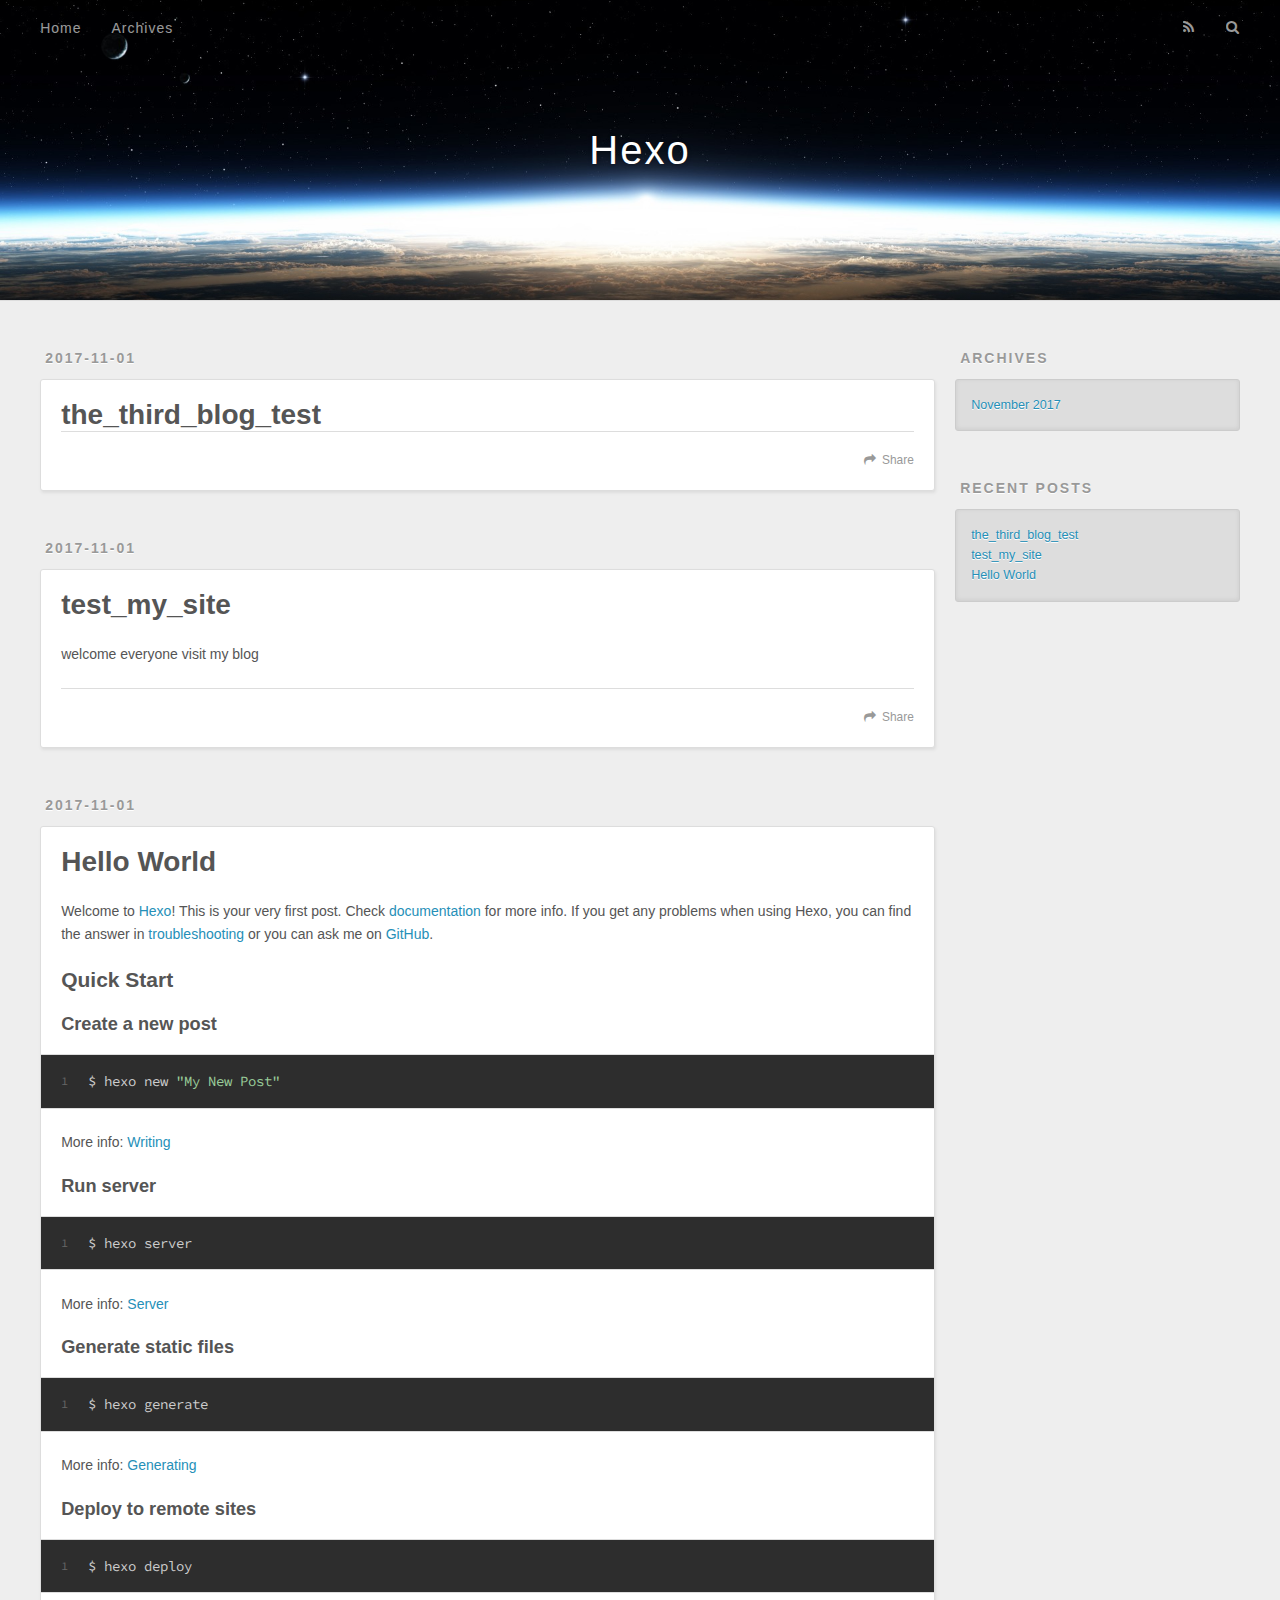
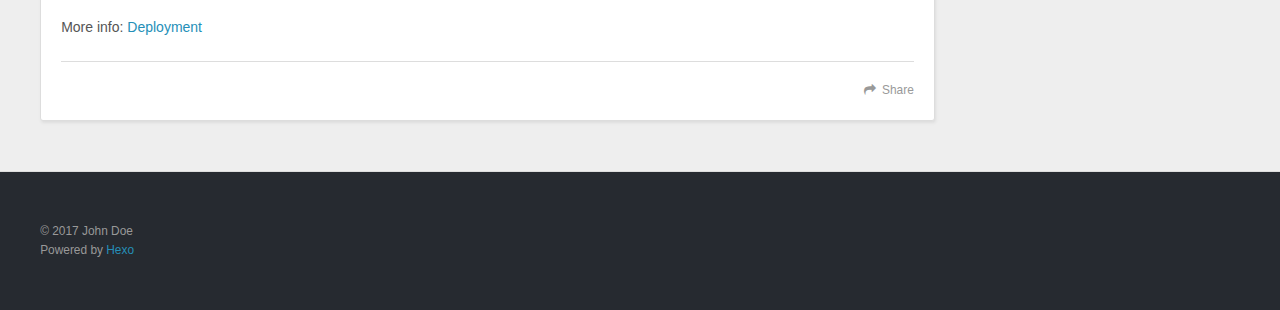
==== index.html @ 4b59a259 "Site updated: 2017-11-01 09:47:25" ====
<!DOCTYPE html>
<html>
<head>
  <meta charset="utf-8">
  
  <title>Hexo</title>
  <meta name="viewport" content="width=device-width, initial-scale=1, maximum-scale=1">
  <meta property="og:type" content="website">
<meta property="og:title" content="Hexo">
<meta property="og:url" content="http://yoursite.com/index.html">
<meta property="og:site_name" content="Hexo">
<meta name="twitter:card" content="summary">
<meta name="twitter:title" content="Hexo">
  
    <link rel="alternate" href="/atom.xml" title="Hexo" type="application/atom+xml">
  
  
    <link rel="icon" href="/favicon.png">
  
  
    <link href="//fonts.googleapis.com/css?family=Source+Code+Pro" rel="stylesheet" type="text/css">
  
  <link rel="stylesheet" href="/css/style.css">
  

</head>

<body>
  <div id="container">
    <div id="wrap">
      <header id="header">
  <div id="banner"></div>
  <div id="header-outer" class="outer">
    <div id="header-title" class="inner">
      <h1 id="logo-wrap">
        <a href="/" id="logo">Hexo</a>
      </h1>
      
    </div>
    <div id="header-inner" class="inner">
      <nav id="main-nav">
        <a id="main-nav-toggle" class="nav-icon"></a>
        
          <a class="main-nav-link" href="/">Home</a>
        
          <a class="main-nav-link" href="/archives">Archives</a>
        
      </nav>
      <nav id="sub-nav">
        
          <a id="nav-rss-link" class="nav-icon" href="/atom.xml" title="RSS Feed"></a>
        
        <a id="nav-search-btn" class="nav-icon" title="Search"></a>
      </nav>
      <div id="search-form-wrap">
        <form action="//google.com/search" method="get" accept-charset="UTF-8" class="search-form"><input type="search" name="q" class="search-form-input" placeholder="Search"><button type="submit" class="search-form-submit">&#xF002;</button><input type="hidden" name="sitesearch" value="http://yoursite.com"></form>
      </div>
    </div>
  </div>
</header>
      <div class="outer">
        <section id="main">
  
    <article id="post-the-third-blog-test" class="article article-type-post" itemscope itemprop="blogPost">
  <div class="article-meta">
    <a href="/2017/11/01/the-third-blog-test/" class="article-date">
  <time datetime="2017-11-01T13:24:39.000Z" itemprop="datePublished">2017-11-01</time>
</a>
    
  </div>
  <div class="article-inner">
    
    
      <header class="article-header">
        
  
    <h1 itemprop="name">
      <a class="article-title" href="/2017/11/01/the-third-blog-test/">the_third_blog_test</a>
    </h1>
  

      </header>
    
    <div class="article-entry" itemprop="articleBody">
      
        
      
    </div>
    <footer class="article-footer">
      <a data-url="http://yoursite.com/2017/11/01/the-third-blog-test/" data-id="cj9h3bjwh00026iqdm1wdpq8w" class="article-share-link">Share</a>
      
      
    </footer>
  </div>
  
</article>


  
    <article id="post-test-my-site" class="article article-type-post" itemscope itemprop="blogPost">
  <div class="article-meta">
    <a href="/2017/11/01/test-my-site/" class="article-date">
  <time datetime="2017-11-01T13:09:34.000Z" itemprop="datePublished">2017-11-01</time>
</a>
    
  </div>
  <div class="article-inner">
    
    
      <header class="article-header">
        
  
    <h1 itemprop="name">
      <a class="article-title" href="/2017/11/01/test-my-site/">test_my_site</a>
    </h1>
  

      </header>
    
    <div class="article-entry" itemprop="articleBody">
      
        <p>welcome everyone visit my blog</p>

      
    </div>
    <footer class="article-footer">
      <a data-url="http://yoursite.com/2017/11/01/test-my-site/" data-id="cj9h3bjwe00016iqdmqjic3w8" class="article-share-link">Share</a>
      
      
    </footer>
  </div>
  
</article>


  
    <article id="post-hello-world" class="article article-type-post" itemscope itemprop="blogPost">
  <div class="article-meta">
    <a href="/2017/11/01/hello-world/" class="article-date">
  <time datetime="2017-11-01T11:53:43.664Z" itemprop="datePublished">2017-11-01</time>
</a>
    
  </div>
  <div class="article-inner">
    
    
      <header class="article-header">
        
  
    <h1 itemprop="name">
      <a class="article-title" href="/2017/11/01/hello-world/">Hello World</a>
    </h1>
  

      </header>
    
    <div class="article-entry" itemprop="articleBody">
      
        <p>Welcome to <a href="https://hexo.io/" target="_blank" rel="external">Hexo</a>! This is your very first post. Check <a href="https://hexo.io/docs/" target="_blank" rel="external">documentation</a> for more info. If you get any problems when using Hexo, you can find the answer in <a href="https://hexo.io/docs/troubleshooting.html" target="_blank" rel="external">troubleshooting</a> or you can ask me on <a href="https://github.com/hexojs/hexo/issues" target="_blank" rel="external">GitHub</a>.</p>
<h2 id="Quick-Start"><a href="#Quick-Start" class="headerlink" title="Quick Start"></a>Quick Start</h2><h3 id="Create-a-new-post"><a href="#Create-a-new-post" class="headerlink" title="Create a new post"></a>Create a new post</h3><figure class="highlight bash"><table><tr><td class="gutter"><pre><div class="line">1</div></pre></td><td class="code"><pre><div class="line">$ hexo new <span class="string">"My New Post"</span></div></pre></td></tr></table></figure>
<p>More info: <a href="https://hexo.io/docs/writing.html" target="_blank" rel="external">Writing</a></p>
<h3 id="Run-server"><a href="#Run-server" class="headerlink" title="Run server"></a>Run server</h3><figure class="highlight bash"><table><tr><td class="gutter"><pre><div class="line">1</div></pre></td><td class="code"><pre><div class="line">$ hexo server</div></pre></td></tr></table></figure>
<p>More info: <a href="https://hexo.io/docs/server.html" target="_blank" rel="external">Server</a></p>
<h3 id="Generate-static-files"><a href="#Generate-static-files" class="headerlink" title="Generate static files"></a>Generate static files</h3><figure class="highlight bash"><table><tr><td class="gutter"><pre><div class="line">1</div></pre></td><td class="code"><pre><div class="line">$ hexo generate</div></pre></td></tr></table></figure>
<p>More info: <a href="https://hexo.io/docs/generating.html" target="_blank" rel="external">Generating</a></p>
<h3 id="Deploy-to-remote-sites"><a href="#Deploy-to-remote-sites" class="headerlink" title="Deploy to remote sites"></a>Deploy to remote sites</h3><figure class="highlight bash"><table><tr><td class="gutter"><pre><div class="line">1</div></pre></td><td class="code"><pre><div class="line">$ hexo deploy</div></pre></td></tr></table></figure>
<p>More info: <a href="https://hexo.io/docs/deployment.html" target="_blank" rel="external">Deployment</a></p>

      
    </div>
    <footer class="article-footer">
      <a data-url="http://yoursite.com/2017/11/01/hello-world/" data-id="cj9h3bjw800006iqd6lnfa89a" class="article-share-link">Share</a>
      
      
    </footer>
  </div>
  
</article>


  

</section>
        
          <aside id="sidebar">
  
    

  
    

  
    
  
    
  <div class="widget-wrap">
    <h3 class="widget-title">Archives</h3>
    <div class="widget">
      <ul class="archive-list"><li class="archive-list-item"><a class="archive-list-link" href="/archives/2017/11/">November 2017</a></li></ul>
    </div>
  </div>


  
    
  <div class="widget-wrap">
    <h3 class="widget-title">Recent Posts</h3>
    <div class="widget">
      <ul>
        
          <li>
            <a href="/2017/11/01/the-third-blog-test/">the_third_blog_test</a>
          </li>
        
          <li>
            <a href="/2017/11/01/test-my-site/">test_my_site</a>
          </li>
        
          <li>
            <a href="/2017/11/01/hello-world/">Hello World</a>
          </li>
        
      </ul>
    </div>
  </div>

  
</aside>
        
      </div>
      <footer id="footer">
  
  <div class="outer">
    <div id="footer-info" class="inner">
      &copy; 2017 John Doe<br>
      Powered by <a href="http://hexo.io/" target="_blank">Hexo</a>
    </div>
  </div>
</footer>
    </div>
    <nav id="mobile-nav">
  
    <a href="/" class="mobile-nav-link">Home</a>
  
    <a href="/archives" class="mobile-nav-link">Archives</a>
  
</nav>
    

<script src="//ajax.googleapis.com/ajax/libs/jquery/2.0.3/jquery.min.js"></script>


  <link rel="stylesheet" href="/fancybox/jquery.fancybox.css">
  <script src="/fancybox/jquery.fancybox.pack.js"></script>


<script src="/js/script.js"></script>

  </div>
</body>
</html>
---- css/style.css ----
body {
  width: 100%;
}
body:before,
body:after {
  content: "";
  display: table;
}
body:after {
  clear: both;
}
html,
body,
div,
span,
applet,
object,
iframe,
h1,
h2,
h3,
h4,
h5,
h6,
p,
blockquote,
pre,
a,
abbr,
acronym,
address,
big,
cite,
code,
del,
dfn,
em,
img,
ins,
kbd,
q,
s,
samp,
small,
strike,
strong,
sub,
sup,
tt,
var,
dl,
dt,
dd,
ol,
ul,
li,
fieldset,
form,
label,
legend,
table,
caption,
tbody,
tfoot,
thead,
tr,
th,
td {
  margin: 0;
  padding: 0;
  border: 0;
  outline: 0;
  font-weight: inherit;
  font-style: inherit;
  font-family: inherit;
  font-size: 100%;
  vertical-align: baseline;
}
body {
  line-height: 1;
  color: #000;
  background: #fff;
}
ol,
ul {
  list-style: none;
}
table {
  border-collapse: separate;
  border-spacing: 0;
  vertical-align: middle;
}
caption,
th,
td {
  text-align: left;
  font-weight: normal;
  vertical-align: middle;
}
a img {
  border: none;
}
input,
button {
  margin: 0;
  padding: 0;
}
input::-moz-focus-inner,
button::-moz-focus-inner {
  border: 0;
  padding: 0;
}
@font-face {
  font-family: FontAwesome;
  font-style: normal;
  font-weight: normal;
  src: url("fonts/fontawesome-webfont.eot?v=#4.0.3");
  src: url("fonts/fontawesome-webfont.eot?#iefix&v=#4.0.3") format("embedded-opentype"), url("fonts/fontawesome-webfont.woff?v=#4.0.3") format("woff"), url("fonts/fontawesome-webfont.ttf?v=#4.0.3") format("truetype"), url("fonts/fontawesome-webfont.svg#fontawesomeregular?v=#4.0.3") format("svg");
}
html,
body,
#container {
  height: 100%;
}
body {
  background: #eee;
  font: 14px "Helvetica Neue", Helvetica, Arial, sans-serif;
  -webkit-text-size-adjust: 100%;
}
.outer {
  max-width: 1220px;
  margin: 0 auto;
  padding: 0 20px;
}
.outer:before,
.outer:after {
  content: "";
  display: table;
}
.outer:after {
  clear: both;
}
.inner {
  display: inline;
  float: left;
  width: 98.33333333333333%;
  margin: 0 0.833333333333333%;
}
.left,
.alignleft {
  float: left;
}
.right,
.alignright {
  float: right;
}
.clear {
  clear: both;
}
#container {
  position: relative;
}
.mobile-nav-on {
  overflow: hidden;
}
#wrap {
  height: 100%;
  width: 100%;
  position: absolute;
  top: 0;
  left: 0;
  -webkit-transition: 0.2s ease-out;
  -moz-transition: 0.2s ease-out;
  -ms-transition: 0.2s ease-out;
  transition: 0.2s ease-out;
  z-index: 1;
  background: #eee;
}
.mobile-nav-on #wrap {
  left: 280px;
}
@media screen and (min-width: 768px) {
  #main {
    display: inline;
    float: left;
    width: 73.33333333333333%;
    margin: 0 0.833333333333333%;
  }
}
.article-date,
.article-category-link,
.archive-year,
.widget-title {
  text-decoration: none;
  text-transform: uppercase;
  letter-spacing: 2px;
  color: #999;
  margin-bottom: 1em;
  margin-left: 5px;
  line-height: 1em;
  text-shadow: 0 1px #fff;
  font-weight: bold;
}
.article-inner,
.archive-article-inner {
  background: #fff;
  -webkit-box-shadow: 1px 2px 3px #ddd;
  box-shadow: 1px 2px 3px #ddd;
  border: 1px solid #ddd;
  border-radius: 3px;
}
.article-entry h1,
.widget h1 {
  font-size: 2em;
}
.article-entry h2,
.widget h2 {
  font-size: 1.5em;
}
.article-entry h3,
.widget h3 {
  font-size: 1.3em;
}
.article-entry h4,
.widget h4 {
  font-size: 1.2em;
}
.article-entry h5,
.widget h5 {
  font-size: 1em;
}
.article-entry h6,
.widget h6 {
  font-size: 1em;
  color: #999;
}
.article-entry hr,
.widget hr {
  border: 1px dashed #ddd;
}
.article-entry strong,
.widget strong {
  font-weight: bold;
}
.article-entry em,
.widget em,
.article-entry cite,
.widget cite {
  font-style: italic;
}
.article-entry sup,
.widget sup,
.article-entry sub,
.widget sub {
  font-size: 0.75em;
  line-height: 0;
  position: relative;
  vertical-align: baseline;
}
.article-entry sup,
.widget sup {
  top: -0.5em;
}
.article-entry sub,
.widget sub {
  bottom: -0.2em;
}
.article-entry small,
.widget small {
  font-size: 0.85em;
}
.article-entry acronym,
.widget acronym,
.article-entry abbr,
.widget abbr {
  border-bottom: 1px dotted;
}
.article-entry ul,
.widget ul,
.article-entry ol,
.widget ol,
.article-entry dl,
.widget dl {
  margin: 0 20px;
  line-height: 1.6em;
}
.article-entry ul ul,
.widget ul ul,
.article-entry ol ul,
.widget ol ul,
.article-entry ul ol,
.widget ul ol,
.article-entry ol ol,
.widget ol ol {
  margin-top: 0;
  margin-bottom: 0;
}
.article-entry ul,
.widget ul {
  list-style: disc;
}
.article-entry ol,
.widget ol {
  list-style: decimal;
}
.article-entry dt,
.widget dt {
  font-weight: bold;
}
#header {
  height: 300px;
  position: relative;
  border-bottom: 1px solid #ddd;
}
#header:before,
#header:after {
  content: "";
  position: absolute;
  left: 0;
  right: 0;
  height: 40px;
}
#header:before {
  top: 0;
  background: -webkit-linear-gradient(rgba(0,0,0,0.2), transparent);
  background: -moz-linear-gradient(rgba(0,0,0,0.2), transparent);
  background: -ms-linear-gradient(rgba(0,0,0,0.2), transparent);
  background: linear-gradient(rgba(0,0,0,0.2), transparent);
}
#header:after {
  bottom: 0;
  background: -webkit-linear-gradient(transparent, rgba(0,0,0,0.2));
  background: -moz-linear-gradient(transparent, rgba(0,0,0,0.2));
  background: -ms-linear-gradient(transparent, rgba(0,0,0,0.2));
  background: linear-gradient(transparent, rgba(0,0,0,0.2));
}
#header-outer {
  height: 100%;
  position: relative;
}
#header-inner {
  position: relative;
  overflow: hidden;
}
#banner {
  position: absolute;
  top: 0;
  left: 0;
  width: 100%;
  height: 100%;
  background: url("images/banner.jpg") center #000;
  -webkit-background-size: cover;
  -moz-background-size: cover;
  background-size: cover;
  z-index: -1;
}
#header-title {
  text-align: center;
  height: 40px;
  position: absolute;
  top: 50%;
  left: 0;
  margin-top: -20px;
}
#logo,
#subtitle {
  text-decoration: none;
  color: #fff;
  font-weight: 300;
  text-shadow: 0 1px 4px rgba(0,0,0,0.3);
}
#logo {
  font-size: 40px;
  line-height: 40px;
  letter-spacing: 2px;
}
#subtitle {
  font-size: 16px;
  line-height: 16px;
  letter-spacing: 1px;
}
#subtitle-wrap {
  margin-top: 16px;
}
#main-nav {
  float: left;
  margin-left: -15px;
}
.nav-icon,
.main-nav-link {
  float: left;
  color: #fff;
  opacity: 0.6;
  text-decoration: none;
  text-shadow: 0 1px rgba(0,0,0,0.2);
  -webkit-transition: opacity 0.2s;
  -moz-transition: opacity 0.2s;
  -ms-transition: opacity 0.2s;
  transition: opacity 0.2s;
  display: block;
  padding: 20px 15px;
}
.nav-icon:hover,
.main-nav-link:hover {
  opacity: 1;
}
.nav-icon {
  font-family: FontAwesome;
  text-align: center;
  font-size: 14px;
  width: 14px;
  height: 14px;
  padding: 20px 15px;
  position: relative;
  cursor: pointer;
}
.main-nav-link {
  font-weight: 300;
  letter-spacing: 1px;
}
@media screen and (max-width: 479px) {
  .main-nav-link {
    display: none;
  }
}
#main-nav-toggle {
  display: none;
}
#main-nav-toggle:before {
  content: "\f0c9";
}
@media screen and (max-width: 479px) {
  #main-nav-toggle {
    display: block;
  }
}
#sub-nav {
  float: right;
  margin-right: -15px;
}
#nav-rss-link:before {
  content: "\f09e";
}
#nav-search-btn:before {
  content: "\f002";
}
#search-form-wrap {
  position: absolute;
  top: 15px;
  width: 150px;
  height: 30px;
  right: -150px;
  opacity: 0;
  -webkit-transition: 0.2s ease-out;
  -moz-transition: 0.2s ease-out;
  -ms-transition: 0.2s ease-out;
  transition: 0.2s ease-out;
}
#search-form-wrap.on {
  opacity: 1;
  right: 0;
}
@media screen and (max-width: 479px) {
  #search-form-wrap {
    width: 100%;
    right: -100%;
  }
}
.search-form {
  position: absolute;
  top: 0;
  left: 0;
  right: 0;
  background: #fff;
  padding: 5px 15px;
  border-radius: 15px;
  -webkit-box-shadow: 0 0 10px rgba(0,0,0,0.3);
  box-shadow: 0 0 10px rgba(0,0,0,0.3);
}
.search-form-input {
  border: none;
  background: none;
  color: #555;
  width: 100%;
  font: 13px "Helvetica Neue", Helvetica, Arial, sans-serif;
  outline: none;
}
.search-form-input::-webkit-search-results-decoration,
.search-form-input::-webkit-search-cancel-button {
  -webkit-appearance: none;
}
.search-form-submit {
  position: absolute;
  top: 50%;
  right: 10px;
  margin-top: -7px;
  font: 13px FontAwesome;
  border: none;
  background: none;
  color: #bbb;
  cursor: pointer;
}
.search-form-submit:hover,
.search-form-submit:focus {
  color: #777;
}
.article {
  margin: 50px 0;
}
.article-inner {
  overflow: hidden;
}
.article-meta:before,
.article-meta:after {
  content: "";
  display: table;
}
.article-meta:after {
  clear: both;
}
.article-date {
  float: left;
}
.article-category {
  float: left;
  line-height: 1em;
  color: #ccc;
  text-shadow: 0 1px #fff;
  margin-left: 8px;
}
.article-category:before {
  content: "\2022";
}
.article-category-link {
  margin: 0 12px 1em;
}
.article-header {
  padding: 20px 20px 0;
}
.article-title {
  text-decoration: none;
  font-size: 2em;
  font-weight: bold;
  color: #555;
  line-height: 1.1em;
  -webkit-transition: color 0.2s;
  -moz-transition: color 0.2s;
  -ms-transition: color 0.2s;
  transition: color 0.2s;
}
a.article-title:hover {
  color: #258fb8;
}
.article-entry {
  color: #555;
  padding: 0 20px;
}
.article-entry:before,
.article-entry:after {
  content: "";
  display: table;
}
.article-entry:after {
  clear: both;
}
.article-entry p,
.article-entry table {
  line-height: 1.6em;
  margin: 1.6em 0;
}
.article-entry h1,
.article-entry h2,
.article-entry h3,
.article-entry h4,
.article-entry h5,
.article-entry h6 {
  font-weight: bold;
}
.article-entry h1,
.article-entry h2,
.article-entry h3,
.article-entry h4,
.article-entry h5,
.article-entry h6 {
  line-height: 1.1em;
  margin: 1.1em 0;
}
.article-entry a {
  color: #258fb8;
  text-decoration: none;
}
.article-entry a:hover {
  text-decoration: underline;
}
.article-entry ul,
.article-entry ol,
.article-entry dl {
  margin-top: 1.6em;
  margin-bottom: 1.6em;
}
.article-entry img,
.article-entry video {
  max-width: 100%;
  height: auto;
  display: block;
  margin: auto;
}
.article-entry iframe {
  border: none;
}
.article-entry table {
  width: 100%;
  border-collapse: collapse;
  border-spacing: 0;
}
.article-entry th {
  font-weight: bold;
  border-bottom: 3px solid #ddd;
  padding-bottom: 0.5em;
}
.article-entry td {
  border-bottom: 1px solid #ddd;
  padding: 10px 0;
}
.article-entry blockquote {
  font-family: Georgia, "Times New Roman", serif;
  font-size: 1.4em;
  margin: 1.6em 20px;
  text-align: center;
}
.article-entry blockquote footer {
  font-size: 14px;
  margin: 1.6em 0;
  font-family: "Helvetica Neue", Helvetica, Arial, sans-serif;
}
.article-entry blockquote footer cite:before {
  content: "—";
  padding: 0 0.5em;
}
.article-entry .pullquote {
  text-align: left;
  width: 45%;
  margin: 0;
}
.article-entry .pullquote.left {
  margin-left: 0.5em;
  margin-right: 1em;
}
.article-entry .pullquote.right {
  margin-right: 0.5em;
  margin-left: 1em;
}
.article-entry .caption {
  color: #999;
  display: block;
  font-size: 0.9em;
  margin-top: 0.5em;
  position: relative;
  text-align: center;
}
.article-entry .video-container {
  position: relative;
  padding-top: 56.25%;
  height: 0;
  overflow: hidden;
}
.article-entry .video-container iframe,
.article-entry .video-container object,
.article-entry .video-container embed {
  position: absolute;
  top: 0;
  left: 0;
  width: 100%;
  height: 100%;
  margin-top: 0;
}
.article-more-link a {
  display: inline-block;
  line-height: 1em;
  padding: 6px 15px;
  border-radius: 15px;
  background: #eee;
  color: #999;
  text-shadow: 0 1px #fff;
  text-decoration: none;
}
.article-more-link a:hover {
  background: #258fb8;
  color: #fff;
  text-decoration: none;
  text-shadow: 0 1px #1e7293;
}
.article-footer {
  font-size: 0.85em;
  line-height: 1.6em;
  border-top: 1px solid #ddd;
  padding-top: 1.6em;
  margin: 0 20px 20px;
}
.article-footer:before,
.article-footer:after {
  content: "";
  display: table;
}
.article-footer:after {
  clear: both;
}
.article-footer a {
  color: #999;
  text-decoration: none;
}
.article-footer a:hover {
  color: #555;
}
.article-tag-list-item {
  float: left;
  margin-right: 10px;
}
.article-tag-list-link:before {
  content: "#";
}
.article-comment-link {
  float: right;
}
.article-comment-link:before {
  content: "\f075";
  font-family: FontAwesome;
  padding-right: 8px;
}
.article-share-link {
  cursor: pointer;
  float: right;
  margin-left: 20px;
}
.article-share-link:before {
  content: "\f064";
  font-family: FontAwesome;
  padding-right: 6px;
}
#article-nav {
  position: relative;
}
#article-nav:before,
#article-nav:after {
  content: "";
  display: table;
}
#article-nav:after {
  clear: both;
}
@media screen and (min-width: 768px) {
  #article-nav {
    margin: 50px 0;
  }
  #article-nav:before {
    width: 8px;
    height: 8px;
    position: absolute;
    top: 50%;
    left: 50%;
    margin-top: -4px;
    margin-left: -4px;
    content: "";
    border-radius: 50%;
    background: #ddd;
    -webkit-box-shadow: 0 1px 2px #fff;
    box-shadow: 0 1px 2px #fff;
  }
}
.article-nav-link-wrap {
  text-decoration: none;
  text-shadow: 0 1px #fff;
  color: #999;
  -webkit-box-sizing: border-box;
  -moz-box-sizing: border-box;
  box-sizing: border-box;
  margin-top: 50px;
  text-align: center;
  display: block;
}
.article-nav-link-wrap:hover {
  color: #555;
}
@media screen and (min-width: 768px) {
  .article-nav-link-wrap {
    width: 50%;
    margin-top: 0;
  }
}
@media screen and (min-width: 768px) {
  #article-nav-newer {
    float: left;
    text-align: right;
    padding-right: 20px;
  }
}
@media screen and (min-width: 768px) {
  #article-nav-older {
    float: right;
    text-align: left;
    padding-left: 20px;
  }
}
.article-nav-caption {
  text-transform: uppercase;
  letter-spacing: 2px;
  color: #ddd;
  line-height: 1em;
  font-weight: bold;
}
#article-nav-newer .article-nav-caption {
  margin-right: -2px;
}
.article-nav-title {
  font-size: 0.85em;
  line-height: 1.6em;
  margin-top: 0.5em;
}
.article-share-box {
  position: absolute;
  display: none;
  background: #fff;
  -webkit-box-shadow: 1px 2px 10px rgba(0,0,0,0.2);
  box-shadow: 1px 2px 10px rgba(0,0,0,0.2);
  border-radius: 3px;
  margin-left: -145px;
  overflow: hidden;
  z-index: 1;
}
.article-share-box.on {
  display: block;
}
.article-share-input {
  width: 100%;
  background: none;
  -webkit-box-sizing: border-box;
  -moz-box-sizing: border-box;
  box-sizing: border-box;
  font: 14px "Helvetica Neue", Helvetica, Arial, sans-serif;
  padding: 0 15px;
  color: #555;
  outline: none;
  border: 1px solid #ddd;
  border-radius: 3px 3px 0 0;
  height: 36px;
  line-height: 36px;
}
.article-share-links {
  background: #eee;
}
.article-share-links:before,
.article-share-links:after {
  content: "";
  display: table;
}
.article-share-links:after {
  clear: both;
}
.article-share-twitter,
.article-share-facebook,
.article-share-pinterest,
.article-share-google {
  width: 50px;
  height: 36px;
  display: block;
  float: left;
  position: relative;
  color: #999;
  text-shadow: 0 1px #fff;
}
.article-share-twitter:before,
.article-share-facebook:before,
.article-share-pinterest:before,
.article-share-google:before {
  font-size: 20px;
  font-family: FontAwesome;
  width: 20px;
  height: 20px;
  position: absolute;
  top: 50%;
  left: 50%;
  margin-top: -10px;
  margin-left: -10px;
  text-align: center;
}
.article-share-twitter:hover,
.article-share-facebook:hover,
.article-share-pinterest:hover,
.article-share-google:hover {
  color: #fff;
}
.article-share-twitter:before {
  content: "\f099";
}
.article-share-twitter:hover {
  background: #00aced;
  text-shadow: 0 1px #008abe;
}
.article-share-facebook:before {
  content: "\f09a";
}
.article-share-facebook:hover {
  background: #3b5998;
  text-shadow: 0 1px #2f477a;
}
.article-share-pinterest:before {
  content: "\f0d2";
}
.article-share-pinterest:hover {
  background: #cb2027;
  text-shadow: 0 1px #a21a1f;
}
.article-share-google:before {
  content: "\f0d5";
}
.article-share-google:hover {
  background: #dd4b39;
  text-shadow: 0 1px #be3221;
}
.article-gallery {
  background: #000;
  position: relative;
}
.article-gallery-photos {
  position: relative;
  overflow: hidden;
}
.article-gallery-img {
  display: none;
  max-width: 100%;
}
.article-gallery-img:first-child {
  display: block;
}
.article-gallery-img.loaded {
  position: absolute;
  display: block;
}
.article-gallery-img img {
  display: block;
  max-width: 100%;
  margin: 0 auto;
}
#comments {
  background: #fff;
  -webkit-box-shadow: 1px 2px 3px #ddd;
  box-shadow: 1px 2px 3px #ddd;
  padding: 20px;
  border: 1px solid #ddd;
  border-radius: 3px;
  margin: 50px 0;
}
#comments a {
  color: #258fb8;
}
.archives-wrap {
  margin: 50px 0;
}
.archives:before,
.archives:after {
  content: "";
  display: table;
}
.archives:after {
  clear: both;
}
.archive-year-wrap {
  margin-bottom: 1em;
}
.archives {
  -webkit-column-gap: 10px;
  -moz-column-gap: 10px;
  column-gap: 10px;
}
@media screen and (min-width: 480px) and (max-width: 767px) {
  .archives {
    -webkit-column-count: 2;
    -moz-column-count: 2;
    column-count: 2;
  }
}
@media screen and (min-width: 768px) {
  .archives {
    -webkit-column-count: 3;
    -moz-column-count: 3;
    column-count: 3;
  }
}
.archive-article {
  -webkit-column-break-inside: avoid;
  page-break-inside: avoid;
  overflow: hidden;
  break-inside: avoid-column;
}
.archive-article-inner {
  padding: 10px;
  margin-bottom: 15px;
}
.archive-article-title {
  text-decoration: none;
  font-weight: bold;
  color: #555;
  -webkit-transition: color 0.2s;
  -moz-transition: color 0.2s;
  -ms-transition: color 0.2s;
  transition: color 0.2s;
  line-height: 1.6em;
}
.archive-article-title:hover {
  color: #258fb8;
}
.archive-article-footer {
  margin-top: 1em;
}
.archive-article-date {
  color: #999;
  text-decoration: none;
  font-size: 0.85em;
  line-height: 1em;
  margin-bottom: 0.5em;
  display: block;
}
#page-nav {
  margin: 50px auto;
  background: #fff;
  -webkit-box-shadow: 1px 2px 3px #ddd;
  box-shadow: 1px 2px 3px #ddd;
  border: 1px solid #ddd;
  border-radius: 3px;
  text-align: center;
  color: #999;
  overflow: hidden;
}
#page-nav:before,
#page-nav:after {
  content: "";
  display: table;
}
#page-nav:after {
  clear: both;
}
#page-nav a,
#page-nav span {
  padding: 10px 20px;
  line-height: 1;
  height: 2ex;
}
#page-nav a {
  color: #999;
  text-decoration: none;
}
#page-nav a:hover {
  background: #999;
  color: #fff;
}
#page-nav .prev {
  float: left;
}
#page-nav .next {
  float: right;
}
#page-nav .page-number {
  display: inline-block;
}
@media screen and (max-width: 479px) {
  #page-nav .page-number {
    display: none;
  }
}
#page-nav .current {
  color: #555;
  font-weight: bold;
}
#page-nav .space {
  color: #ddd;
}
#footer {
  background: #262a30;
  padding: 50px 0;
  border-top: 1px solid #ddd;
  color: #999;
}
#footer a {
  color: #258fb8;
  text-decoration: none;
}
#footer a:hover {
  text-decoration: underline;
}
#footer-info {
  line-height: 1.6em;
  font-size: 0.85em;
}
.article-entry pre,
.article-entry .highlight {
  background: #2d2d2d;
  margin: 0 -20px;
  padding: 15px 20px;
  border-style: solid;
  border-color: #ddd;
  border-width: 1px 0;
  overflow: auto;
  color: #ccc;
  line-height: 22.400000000000002px;
}
.article-entry .highlight .gutter pre,
.article-entry .gist .gist-file .gist-data .line-numbers {
  color: #666;
  font-size: 0.85em;
}
.article-entry pre,
.article-entry code {
  font-family: "Source Code Pro", Consolas, Monaco, Menlo, Consolas, monospace;
}
.article-entry code {
  background: #eee;
  text-shadow: 0 1px #fff;
  padding: 0 0.3em;
}
.article-entry pre code {
  background: none;
  text-shadow: none;
  padding: 0;
}
.article-entry .highlight pre {
  border: none;
  margin: 0;
  padding: 0;
}
.article-entry .highlight table {
  margin: 0;
  width: auto;
}
.article-entry .highlight td {
  border: none;
  padding: 0;
}
.article-entry .highlight figcaption {
  font-size: 0.85em;
  color: #999;
  line-height: 1em;
  margin-bottom: 1em;
}
.article-entry .highlight figcaption:before,
.article-entry .highlight figcaption:after {
  content: "";
  display: table;
}
.article-entry .highlight figcaption:after {
  clear: both;
}
.article-entry .highlight figcaption a {
  float: right;
}
.article-entry .highlight .gutter pre {
  text-align: right;
  padding-right: 20px;
}
.article-entry .highlight .line {
  height: 22.400000000000002px;
}
.article-entry .highlight .line.marked {
  background: #515151;
}
.article-entry .gist {
  margin: 0 -20px;
  border-style: solid;
  border-color: #ddd;
  border-width: 1px 0;
  background: #2d2d2d;
  padding: 15px 20px 15px 0;
}
.article-entry .gist .gist-file {
  border: none;
  font-family: "Source Code Pro", Consolas, Monaco, Menlo, Consolas, monospace;
  margin: 0;
}
.article-entry .gist .gist-file .gist-data {
  background: none;
  border: none;
}
.article-entry .gist .gist-file .gist-data .line-numbers {
  background: none;
  border: none;
  padding: 0 20px 0 0;
}
.article-entry .gist .gist-file .gist-data .line-data {
  padding: 0 !important;
}
.article-entry .gist .gist-file .highlight {
  margin: 0;
  padding: 0;
  border: none;
}
.article-entry .gist .gist-file .gist-meta {
  background: #2d2d2d;
  color: #999;
  font: 0.85em "Helvetica Neue", Helvetica, Arial, sans-serif;
  text-shadow: 0 0;
  padding: 0;
  margin-top: 1em;
  margin-left: 20px;
}
.article-entry .gist .gist-file .gist-meta a {
  color: #258fb8;
  font-weight: normal;
}
.article-entry .gist .gist-file .gist-meta a:hover {
  text-decoration: underline;
}
pre .comment,
pre .title {
  color: #999;
}
pre .variable,
pre .attribute,
pre .tag,
pre .regexp,
pre .ruby .constant,
pre .xml .tag .title,
pre .xml .pi,
pre .xml .doctype,
pre .html .doctype,
pre .css .id,
pre .css .class,
pre .css .pseudo {
  color: #f2777a;
}
pre .number,
pre .preprocessor,
pre .built_in,
pre .literal,
pre .params,
pre .constant {
  color: #f99157;
}
pre .class,
pre .ruby .class .title,
pre .css .rules .attribute {
  color: #9c9;
}
pre .string,
pre .value,
pre .inheritance,
pre .header,
pre .ruby .symbol,
pre .xml .cdata {
  color: #9c9;
}
pre .css .hexcolor {
  color: #6cc;
}
pre .function,
pre .python .decorator,
pre .python .title,
pre .ruby .function .title,
pre .ruby .title .keyword,
pre .perl .sub,
pre .javascript .title,
pre .coffeescript .title {
  color: #69c;
}
pre .keyword,
pre .javascript .function {
  color: #c9c;
}
@media screen and (max-width: 479px) {
  #mobile-nav {
    position: absolute;
    top: 0;
    left: 0;
    width: 280px;
    height: 100%;
    background: #191919;
    border-right: 1px solid #fff;
  }
}
@media screen and (max-width: 479px) {
  .mobile-nav-link {
    display: block;
    color: #999;
    text-decoration: none;
    padding: 15px 20px;
    font-weight: bold;
  }
  .mobile-nav-link:hover {
    color: #fff;
  }
}
@media screen and (min-width: 768px) {
  #sidebar {
    display: inline;
    float: left;
    width: 23.333333333333332%;
    margin: 0 0.833333333333333%;
  }
}
.widget-wrap {
  margin: 50px 0;
}
.widget {
  color: #777;
  text-shadow: 0 1px #fff;
  background: #ddd;
  -webkit-box-shadow: 0 -1px 4px #ccc inset;
  box-shadow: 0 -1px 4px #ccc inset;
  border: 1px solid #ccc;
  padding: 15px;
  border-radius: 3px;
}
.widget a {
  color: #258fb8;
  text-decoration: none;
}
.widget a:hover {
  text-decoration: underline;
}
.widget ul ul,
.widget ol ul,
.widget dl ul,
.widget ul ol,
.widget ol ol,
.widget dl ol,
.widget ul dl,
.widget ol dl,
.widget dl dl {
  margin-left: 15px;
  list-style: disc;
}
.widget {
  line-height: 1.6em;
  word-wrap: break-word;
  font-size: 0.9em;
}
.widget ul,
.widget ol {
  list-style: none;
  margin: 0;
}
.widget ul ul,
.widget ol ul,
.widget ul ol,
.widget ol ol {
  margin: 0 20px;
}
.widget ul ul,
.widget ol ul {
  list-style: disc;
}
.widget ul ol,
.widget ol ol {
  list-style: decimal;
}
.category-list-count,
.tag-list-count,
.archive-list-count {
  padding-left: 5px;
  color: #999;
  font-size: 0.85em;
}
.category-list-count:before,
.tag-list-count:before,
.archive-list-count:before {
  content: "(";
}
.category-list-count:after,
.tag-list-count:after,
.archive-list-count:after {
  content: ")";
}
.tagcloud a {
  margin-right: 5px;
  display: inline-block;
}
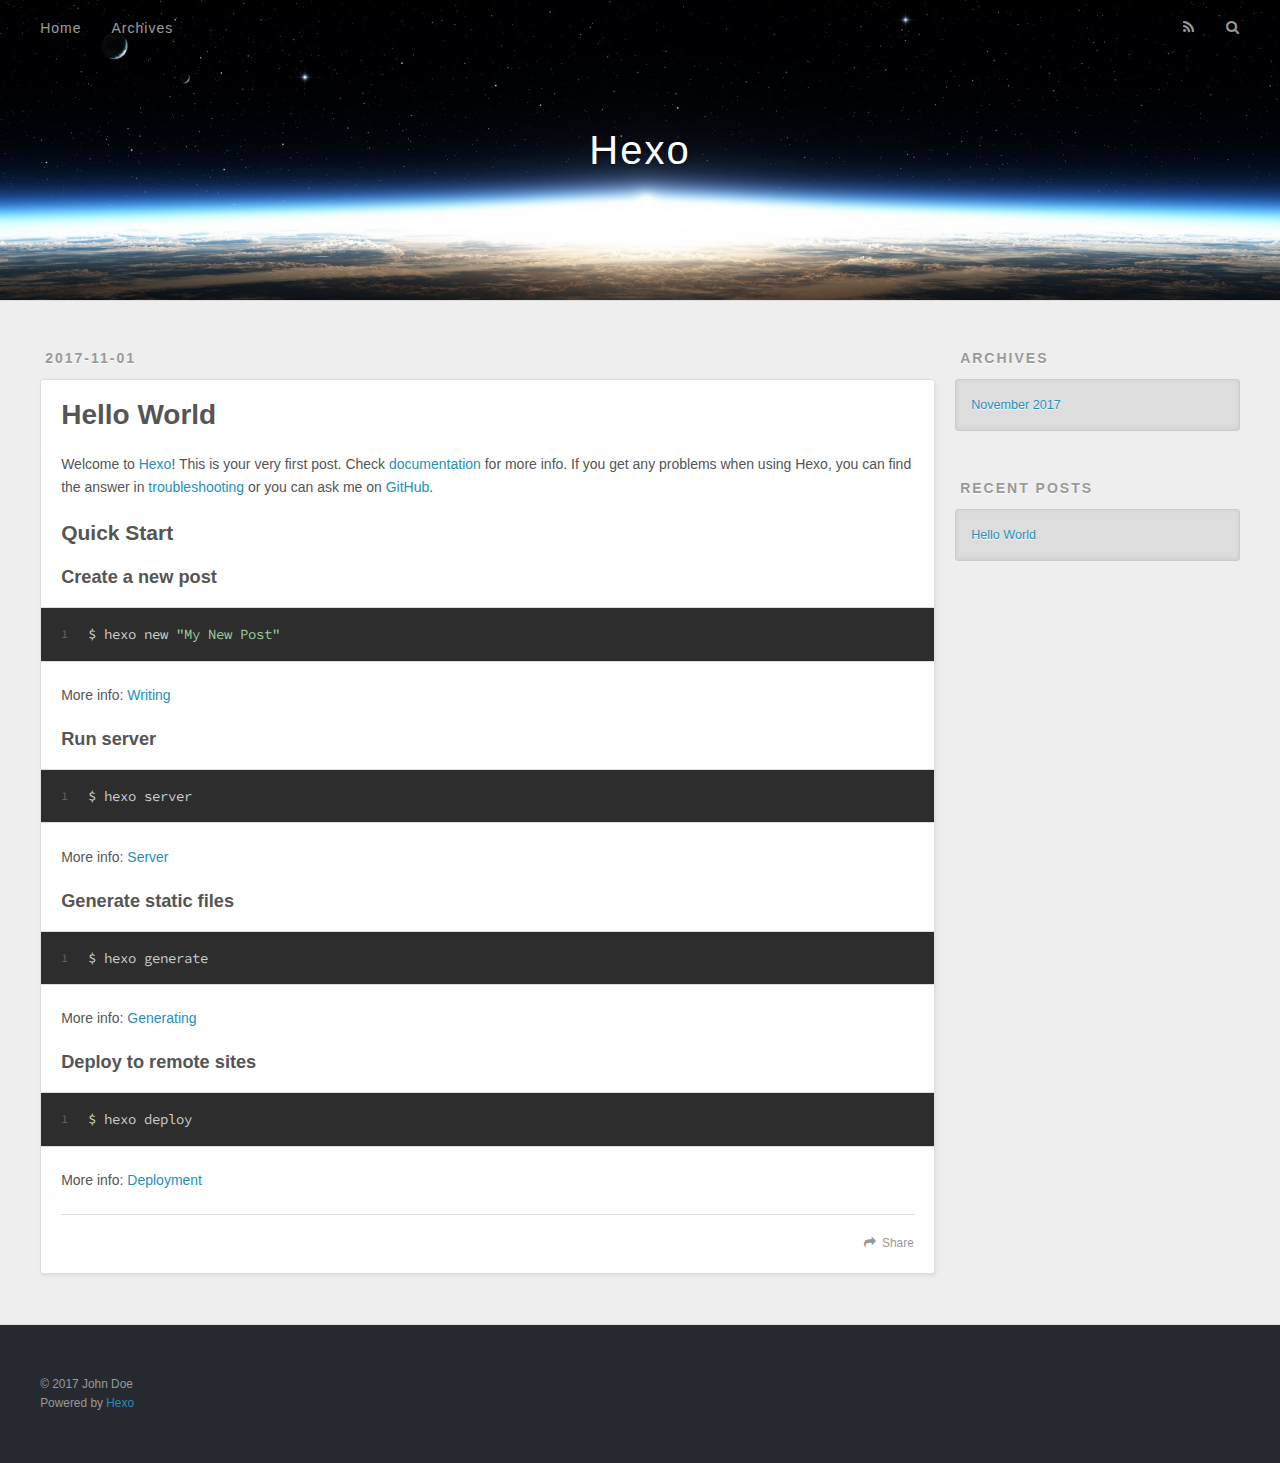
==== commit caedad5a: "Site updated: 2017-11-02 00:55:34" ====
--- a/index.html
+++ b/index.html
@@ -61,79 +61,6 @@
       <div class="outer">
         <section id="main">
   
-    <article id="post-the-third-blog-test" class="article article-type-post" itemscope itemprop="blogPost">
-  <div class="article-meta">
-    <a href="/2017/11/01/the-third-blog-test/" class="article-date">
-  <time datetime="2017-11-01T13:24:39.000Z" itemprop="datePublished">2017-11-01</time>
-</a>
-    
-  </div>
-  <div class="article-inner">
-    
-    
-      <header class="article-header">
-        
-  
-    <h1 itemprop="name">
-      <a class="article-title" href="/2017/11/01/the-third-blog-test/">the_third_blog_test</a>
-    </h1>
-  
-
-      </header>
-    
-    <div class="article-entry" itemprop="articleBody">
-      
-        
-      
-    </div>
-    <footer class="article-footer">
-      <a data-url="http://yoursite.com/2017/11/01/the-third-blog-test/" data-id="cj9h3bjwh00026iqdm1wdpq8w" class="article-share-link">Share</a>
-      
-      
-    </footer>
-  </div>
-  
-</article>
-
-
-  
-    <article id="post-test-my-site" class="article article-type-post" itemscope itemprop="blogPost">
-  <div class="article-meta">
-    <a href="/2017/11/01/test-my-site/" class="article-date">
-  <time datetime="2017-11-01T13:09:34.000Z" itemprop="datePublished">2017-11-01</time>
-</a>
-    
-  </div>
-  <div class="article-inner">
-    
-    
-      <header class="article-header">
-        
-  
-    <h1 itemprop="name">
-      <a class="article-title" href="/2017/11/01/test-my-site/">test_my_site</a>
-    </h1>
-  
-
-      </header>
-    
-    <div class="article-entry" itemprop="articleBody">
-      
-        <p>welcome everyone visit my blog</p>
-
-      
-    </div>
-    <footer class="article-footer">
-      <a data-url="http://yoursite.com/2017/11/01/test-my-site/" data-id="cj9h3bjwe00016iqdmqjic3w8" class="article-share-link">Share</a>
-      
-      
-    </footer>
-  </div>
-  
-</article>
-
-
-  
     <article id="post-hello-world" class="article article-type-post" itemscope itemprop="blogPost">
   <div class="article-meta">
     <a href="/2017/11/01/hello-world/" class="article-date">
@@ -169,7 +96,7 @@
       
     </div>
     <footer class="article-footer">
-      <a data-url="http://yoursite.com/2017/11/01/hello-world/" data-id="cj9h3bjw800006iqd6lnfa89a" class="article-share-link">Share</a>
+      <a data-url="http://yoursite.com/2017/11/01/hello-world/" data-id="cj9hzzc1b00000uqd6881jjhm" class="article-share-link">Share</a>
       
       
     </footer>
@@ -207,14 +134,6 @@
     <h3 class="widget-title">Recent Posts</h3>
     <div class="widget">
       <ul>
-        
-          <li>
-            <a href="/2017/11/01/the-third-blog-test/">the_third_blog_test</a>
-          </li>
-        
-          <li>
-            <a href="/2017/11/01/test-my-site/">test_my_site</a>
-          </li>
         
           <li>
             <a href="/2017/11/01/hello-world/">Hello World</a>
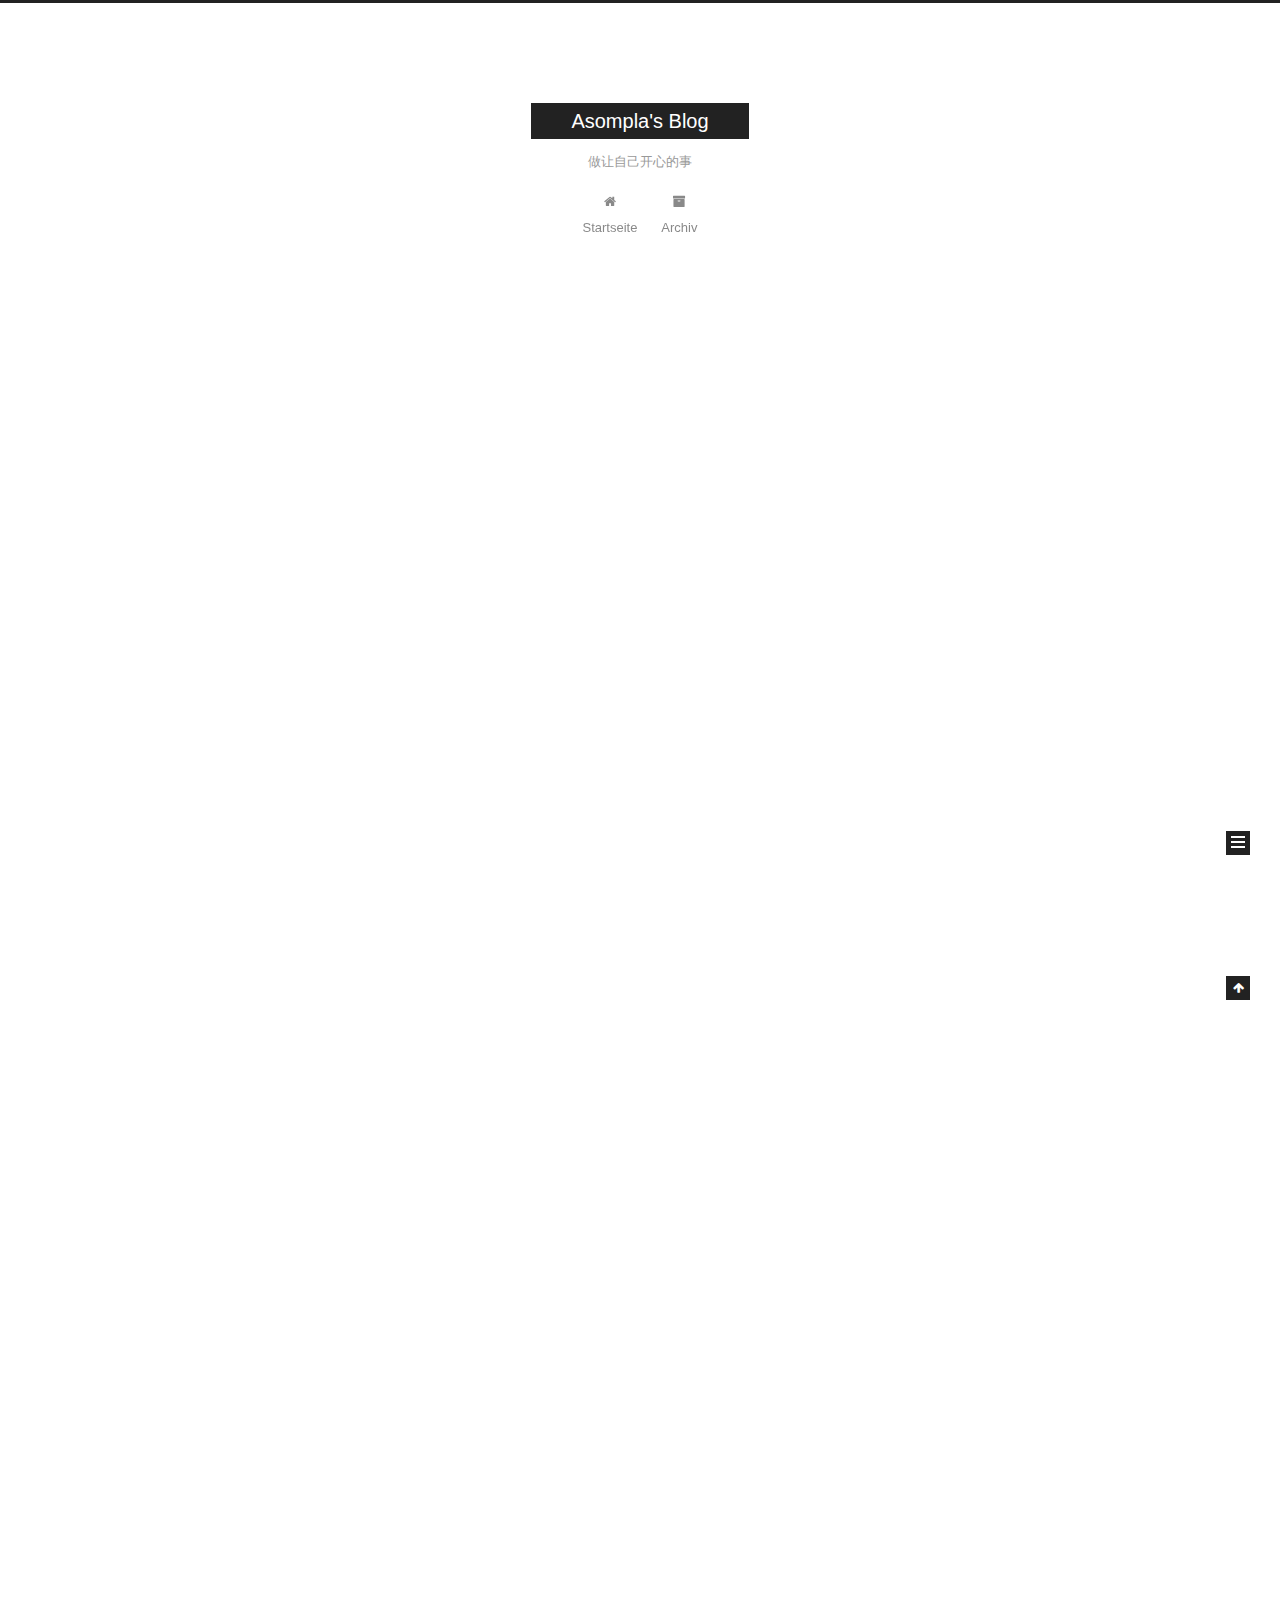
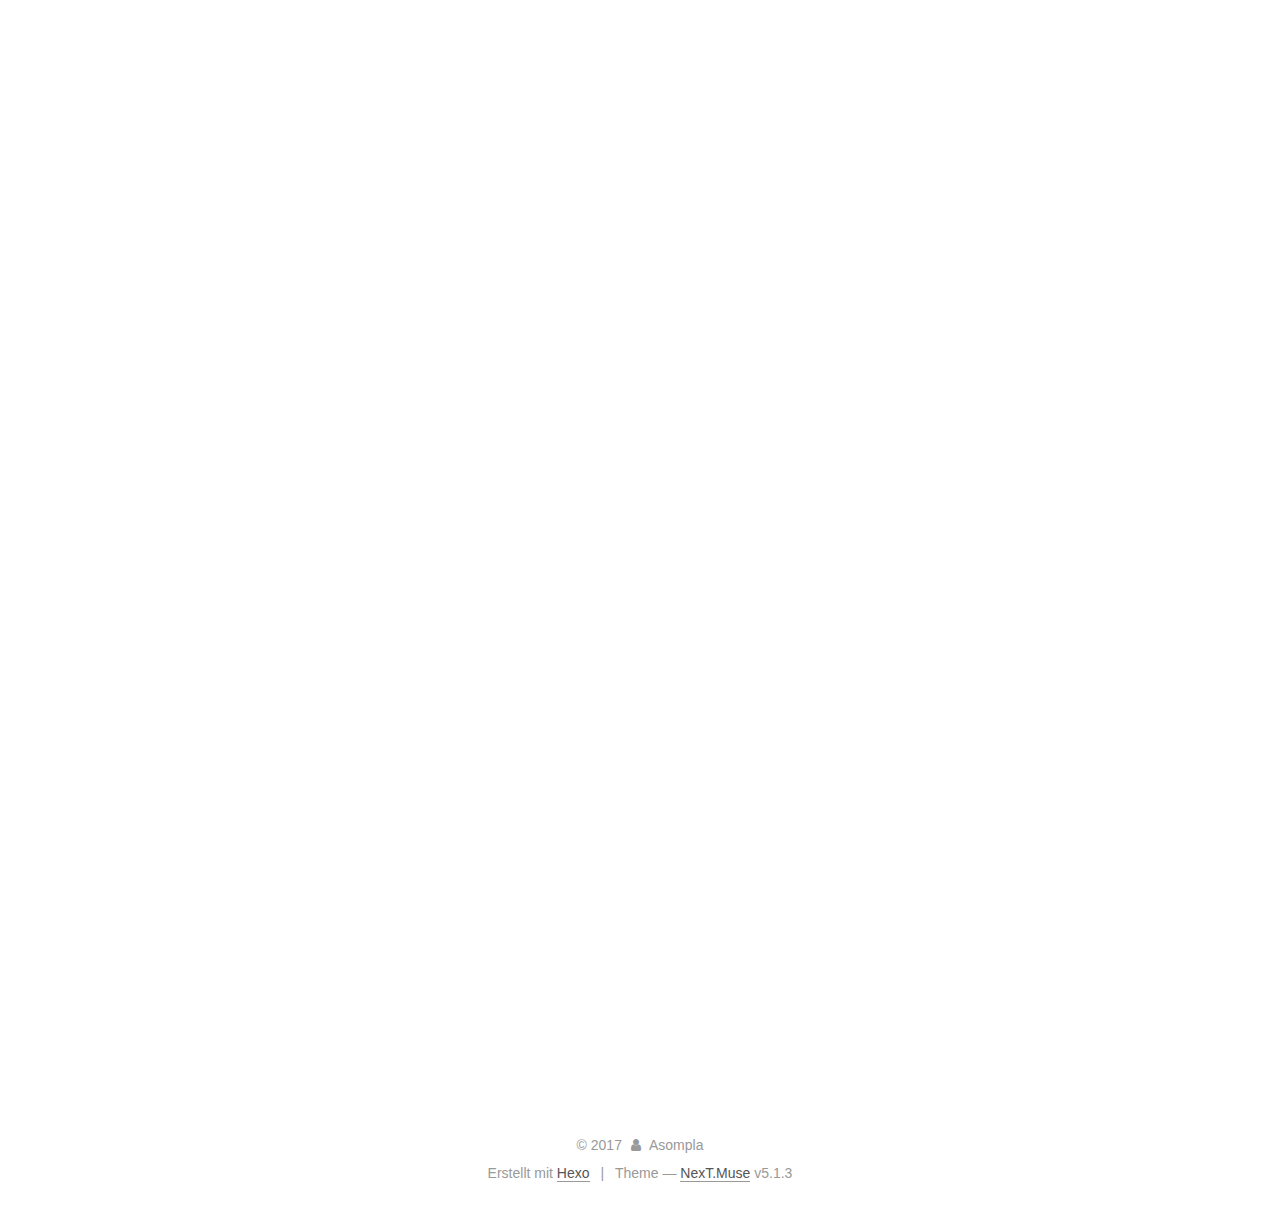
==== commit b22fec0e: "Site updated: 2017-11-03 04:28:15" ====
--- a/index.html
+++ b/index.html
@@ -1,89 +1,574 @@
 <!DOCTYPE html>
-<html>
+
+
+
+  
+
+
+<html class="theme-next muse use-motion" lang="UTF-8">
 <head>
-  <meta charset="utf-8">
-  
-  <title>Hexo</title>
-  <meta name="viewport" content="width=device-width, initial-scale=1, maximum-scale=1">
-  <meta property="og:type" content="website">
-<meta property="og:title" content="Hexo">
+  <meta charset="UTF-8"/>
+<meta http-equiv="X-UA-Compatible" content="IE=edge" />
+<meta name="viewport" content="width=device-width, initial-scale=1, maximum-scale=1"/>
+<meta name="theme-color" content="#222">
+
+
+
+
+
+
+
+
+
+<meta http-equiv="Cache-Control" content="no-transform" />
+<meta http-equiv="Cache-Control" content="no-siteapp" />
+
+
+
+
+
+
+
+
+
+
+
+
+
+
+
+
+  
+  
+  <link href="/lib/fancybox/source/jquery.fancybox.css?v=2.1.5" rel="stylesheet" type="text/css" />
+
+
+
+
+
+
+
+<link href="/lib/font-awesome/css/font-awesome.min.css?v=4.6.2" rel="stylesheet" type="text/css" />
+
+<link href="/css/main.css?v=5.1.3" rel="stylesheet" type="text/css" />
+
+
+  <link rel="apple-touch-icon" sizes="180x180" href="/images/apple-touch-icon.png?v=5.1.3">
+
+
+  <link rel="icon" type="image/png" sizes="32x32" href="/images/favicon-32x32.png?v=5.1.3">
+
+
+  <link rel="icon" type="image/png" sizes="16x16" href="/images/favicon-16x16.png?v=5.1.3">
+
+
+  <link rel="mask-icon" href="/images/logo.svg?v=5.1.3" color="#222">
+
+
+
+
+
+  <meta name="keywords" content="Hexo, NexT" />
+
+
+
+
+
+
+
+
+
+
+<meta name="description" content="这是一个利用Hexo搭建的博客">
+<meta property="og:type" content="website">
+<meta property="og:title" content="Asompla&#39;s Blog">
 <meta property="og:url" content="http://yoursite.com/index.html">
-<meta property="og:site_name" content="Hexo">
+<meta property="og:site_name" content="Asompla&#39;s Blog">
+<meta property="og:description" content="这是一个利用Hexo搭建的博客">
+<meta property="og:locale" content="UTF-8">
 <meta name="twitter:card" content="summary">
-<meta name="twitter:title" content="Hexo">
-  
-    <link rel="alternate" href="/atom.xml" title="Hexo" type="application/atom+xml">
-  
-  
-    <link rel="icon" href="/favicon.png">
-  
-  
-    <link href="//fonts.googleapis.com/css?family=Source+Code+Pro" rel="stylesheet" type="text/css">
-  
-  <link rel="stylesheet" href="/css/style.css">
-  
+<meta name="twitter:title" content="Asompla&#39;s Blog">
+<meta name="twitter:description" content="这是一个利用Hexo搭建的博客">
+
+
+
+<script type="text/javascript" id="hexo.configurations">
+  var NexT = window.NexT || {};
+  var CONFIG = {
+    root: '/',
+    scheme: 'Muse',
+    version: '5.1.3',
+    sidebar: {"position":"left","display":"post","offset":12,"b2t":false,"scrollpercent":false,"onmobile":false},
+    fancybox: true,
+    tabs: true,
+    motion: {"enable":true,"async":false,"transition":{"post_block":"fadeIn","post_header":"slideDownIn","post_body":"slideDownIn","coll_header":"slideLeftIn","sidebar":"slideUpIn"}},
+    duoshuo: {
+      userId: '0',
+      author: 'Author'
+    },
+    algolia: {
+      applicationID: '',
+      apiKey: '',
+      indexName: '',
+      hits: {"per_page":10},
+      labels: {"input_placeholder":"Search for Posts","hits_empty":"We didn't find any results for the search: ${query}","hits_stats":"${hits} results found in ${time} ms"}
+    }
+  };
+</script>
+
+
+
+  <link rel="canonical" href="http://yoursite.com/"/>
+
+
+
+
+
+  <title>Asompla's Blog</title>
+  
+
+
+
+
+
+
+
 
 </head>
 
-<body>
-  <div id="container">
-    <div id="wrap">
-      <header id="header">
-  <div id="banner"></div>
-  <div id="header-outer" class="outer">
-    <div id="header-title" class="inner">
-      <h1 id="logo-wrap">
-        <a href="/" id="logo">Hexo</a>
-      </h1>
-      
+<body itemscope itemtype="http://schema.org/WebPage" lang="UTF-8">
+
+  
+  
+    
+  
+
+  <div class="container sidebar-position-left 
+  page-home">
+    <div class="headband"></div>
+
+    <header id="header" class="header" itemscope itemtype="http://schema.org/WPHeader">
+      <div class="header-inner"><div class="site-brand-wrapper">
+  <div class="site-meta ">
+    
+
+    <div class="custom-logo-site-title">
+      <a href="/"  class="brand" rel="start">
+        <span class="logo-line-before"><i></i></span>
+        <span class="site-title">Asompla's Blog</span>
+        <span class="logo-line-after"><i></i></span>
+      </a>
     </div>
-    <div id="header-inner" class="inner">
-      <nav id="main-nav">
-        <a id="main-nav-toggle" class="nav-icon"></a>
-        
-          <a class="main-nav-link" href="/">Home</a>
-        
-          <a class="main-nav-link" href="/archives">Archives</a>
-        
-      </nav>
-      <nav id="sub-nav">
-        
-          <a id="nav-rss-link" class="nav-icon" href="/atom.xml" title="RSS Feed"></a>
-        
-        <a id="nav-search-btn" class="nav-icon" title="Search"></a>
-      </nav>
-      <div id="search-form-wrap">
-        <form action="//google.com/search" method="get" accept-charset="UTF-8" class="search-form"><input type="search" name="q" class="search-form-input" placeholder="Search"><button type="submit" class="search-form-submit">&#xF002;</button><input type="hidden" name="sitesearch" value="http://yoursite.com"></form>
-      </div>
+      
+        <p class="site-subtitle">做让自己开心的事</p>
+      
+  </div>
+
+  <div class="site-nav-toggle">
+    <button>
+      <span class="btn-bar"></span>
+      <span class="btn-bar"></span>
+      <span class="btn-bar"></span>
+    </button>
+  </div>
+</div>
+
+<nav class="site-nav">
+  
+
+  
+    <ul id="menu" class="menu">
+      
+        
+        <li class="menu-item menu-item-home">
+          <a href="/" rel="section">
+            
+              <i class="menu-item-icon fa fa-fw fa-home"></i> <br />
+            
+            Startseite
+          </a>
+        </li>
+      
+        
+        <li class="menu-item menu-item-archives">
+          <a href="/archives/" rel="section">
+            
+              <i class="menu-item-icon fa fa-fw fa-archive"></i> <br />
+            
+            Archiv
+          </a>
+        </li>
+      
+
+      
+    </ul>
+  
+
+  
+</nav>
+
+
+
+ </div>
+    </header>
+
+    <main id="main" class="main">
+      <div class="main-inner">
+        <div class="content-wrap">
+          <div id="content" class="content">
+            
+  <section id="posts" class="posts-expand">
+    
+      
+
+  
+
+  
+  
+  
+
+  <article class="post post-type-normal" itemscope itemtype="http://schema.org/Article">
+  
+  
+  
+  <div class="post-block">
+    <link itemprop="mainEntityOfPage" href="http://yoursite.com/2017/11/02/导航页面/">
+
+    <span hidden itemprop="author" itemscope itemtype="http://schema.org/Person">
+      <meta itemprop="name" content="Asompla">
+      <meta itemprop="description" content="">
+      <meta itemprop="image" content="/images/avatar.gif">
+    </span>
+
+    <span hidden itemprop="publisher" itemscope itemtype="http://schema.org/Organization">
+      <meta itemprop="name" content="Asompla's Blog">
+    </span>
+
+    
+      <header class="post-header">
+
+        
+        
+          <h1 class="post-title" itemprop="name headline">
+                
+                <a class="post-title-link" href="/2017/11/02/导航页面/" itemprop="url">导航页面</a></h1>
+        
+
+        <div class="post-meta">
+          <span class="post-time">
+            
+              <span class="post-meta-item-icon">
+                <i class="fa fa-calendar-o"></i>
+              </span>
+              
+                <span class="post-meta-item-text">Veröffentlicht am</span>
+              
+              <time title="Post created" itemprop="dateCreated datePublished" datetime="2017-11-03T03:16:15+08:00">
+                2017-11-03
+              </time>
+            
+
+            
+
+            
+          </span>
+
+          
+
+          
+            
+          
+
+          
+          
+
+          
+
+          
+
+          
+
+        </div>
+      </header>
+    
+
+    
+    
+    
+    <div class="post-body" itemprop="articleBody">
+
+      
+      
+
+      
+        
+          
+            <h2 id="搜索引擎"><a href="#搜索引擎" class="headerlink" title="搜索引擎"></a>搜索引擎</h2><ol>
+<li><a href="https://www.google.com" target="_blank" rel="external">谷歌</a></li>
+<li><a href="https://www.baidu.com" target="_blank" rel="external">百度</a></li>
+<li><a href="https://www.bing.com" target="_blank" rel="external">必应</a></li>
+</ol>
+<h2 id="软件下载"><a href="#软件下载" class="headerlink" title="软件下载"></a>软件下载</h2><ol>
+<li><a href="http://pinyin.sogou.com" target="_blank" rel="external">搜狗拼音</a></li>
+<li><a href="https://www.nruan.com" target="_blank" rel="external">N软</a></li>
+<li><a href="https://msdn.itellyou.cn" target="_blank" rel="external">MSDN I tell you</a></li>
+<li><a href="https://www.teamviewer.com" target="_blank" rel="external">Teamviewer</a></li>
+</ol>
+<h2 id="学习网站"><a href="#学习网站" class="headerlink" title="学习网站"></a>学习网站</h2><ol>
+<li><a href="https://github.com" target="_blank" rel="external">Github</a></li>
+<li><a href="https://www.imooc.com" target="_blank" rel="external">慕课网</a></li>
+<li><a href="https://open.163.com" target="_blank" rel="external">网易公开课</a></li>
+</ol>
+
+          
+        
+      
     </div>
+    
+    
+    
+
+    
+
+    
+
+    
+
+    <footer class="post-footer">
+      
+
+      
+
+      
+
+      
+      
+        <div class="post-eof"></div>
+      
+    </footer>
   </div>
-</header>
-      <div class="outer">
-        <section id="main">
-  
-    <article id="post-hello-world" class="article article-type-post" itemscope itemprop="blogPost">
-  <div class="article-meta">
-    <a href="/2017/11/01/hello-world/" class="article-date">
-  <time datetime="2017-11-01T11:53:43.664Z" itemprop="datePublished">2017-11-01</time>
-</a>
-    
+  
+  
+  
+  </article>
+
+
+    
+      
+
+  
+
+  
+  
+  
+
+  <article class="post post-type-normal" itemscope itemtype="http://schema.org/Article">
+  
+  
+  
+  <div class="post-block">
+    <link itemprop="mainEntityOfPage" href="http://yoursite.com/2017/11/02/我的博客测试/">
+
+    <span hidden itemprop="author" itemscope itemtype="http://schema.org/Person">
+      <meta itemprop="name" content="Asompla">
+      <meta itemprop="description" content="">
+      <meta itemprop="image" content="/images/avatar.gif">
+    </span>
+
+    <span hidden itemprop="publisher" itemscope itemtype="http://schema.org/Organization">
+      <meta itemprop="name" content="Asompla's Blog">
+    </span>
+
+    
+      <header class="post-header">
+
+        
+        
+          <h1 class="post-title" itemprop="name headline">
+                
+                <a class="post-title-link" href="/2017/11/02/我的博客测试/" itemprop="url">我的博客测试</a></h1>
+        
+
+        <div class="post-meta">
+          <span class="post-time">
+            
+              <span class="post-meta-item-icon">
+                <i class="fa fa-calendar-o"></i>
+              </span>
+              
+                <span class="post-meta-item-text">Veröffentlicht am</span>
+              
+              <time title="Post created" itemprop="dateCreated datePublished" datetime="2017-11-03T03:05:14+08:00">
+                2017-11-03
+              </time>
+            
+
+            
+
+            
+          </span>
+
+          
+
+          
+            
+          
+
+          
+          
+
+          
+
+          
+
+          
+
+        </div>
+      </header>
+    
+
+    
+    
+    
+    <div class="post-body" itemprop="articleBody">
+
+      
+      
+
+      
+        
+          
+            <h1 id="目的："><a href="#目的：" class="headerlink" title="目的："></a>目的：</h1><ol>
+<li>测试我的博客是否支持中文</li>
+<li>测试我的博客的标题格式</li>
+<li>熟悉markdown的语法结构</li>
+</ol>
+<h1 id="过程："><a href="#过程：" class="headerlink" title="过程："></a>过程：</h1><ol>
+<li>我的博客支持中文吗？如果显示出来了就是支持咯！</li>
+<li><h3 id="这就是标题"><a href="#这就是标题" class="headerlink" title="这就是标题"></a><a href="https://www.baidu.com" target="_blank" rel="external">这就是标题</a></h3></li>
+<li>markdown的语法结构而已，算的了什么？</li>
+</ol>
+<p>Copyright (c) 2017 Copyright Holder All Rights Reserved.</p>
+
+          
+        
+      
+    </div>
+    
+    
+    
+
+    
+
+    
+
+    
+
+    <footer class="post-footer">
+      
+
+      
+
+      
+
+      
+      
+        <div class="post-eof"></div>
+      
+    </footer>
   </div>
-  <div class="article-inner">
-    
-    
-      <header class="article-header">
-        
-  
-    <h1 itemprop="name">
-      <a class="article-title" href="/2017/11/01/hello-world/">Hello World</a>
-    </h1>
-  
-
+  
+  
+  
+  </article>
+
+
+    
+      
+
+  
+
+  
+  
+  
+
+  <article class="post post-type-normal" itemscope itemtype="http://schema.org/Article">
+  
+  
+  
+  <div class="post-block">
+    <link itemprop="mainEntityOfPage" href="http://yoursite.com/2017/11/01/hello-world/">
+
+    <span hidden itemprop="author" itemscope itemtype="http://schema.org/Person">
+      <meta itemprop="name" content="Asompla">
+      <meta itemprop="description" content="">
+      <meta itemprop="image" content="/images/avatar.gif">
+    </span>
+
+    <span hidden itemprop="publisher" itemscope itemtype="http://schema.org/Organization">
+      <meta itemprop="name" content="Asompla's Blog">
+    </span>
+
+    
+      <header class="post-header">
+
+        
+        
+          <h1 class="post-title" itemprop="name headline">
+                
+                <a class="post-title-link" href="/2017/11/01/hello-world/" itemprop="url">Hello World</a></h1>
+        
+
+        <div class="post-meta">
+          <span class="post-time">
+            
+              <span class="post-meta-item-icon">
+                <i class="fa fa-calendar-o"></i>
+              </span>
+              
+                <span class="post-meta-item-text">Veröffentlicht am</span>
+              
+              <time title="Post created" itemprop="dateCreated datePublished" datetime="2017-11-01T19:53:43+08:00">
+                2017-11-01
+              </time>
+            
+
+            
+
+            
+          </span>
+
+          
+
+          
+            
+          
+
+          
+          
+
+          
+
+          
+
+          
+
+        </div>
       </header>
     
-    <div class="article-entry" itemprop="articleBody">
-      
-        <p>Welcome to <a href="https://hexo.io/" target="_blank" rel="external">Hexo</a>! This is your very first post. Check <a href="https://hexo.io/docs/" target="_blank" rel="external">documentation</a> for more info. If you get any problems when using Hexo, you can find the answer in <a href="https://hexo.io/docs/troubleshooting.html" target="_blank" rel="external">troubleshooting</a> or you can ask me on <a href="https://github.com/hexojs/hexo/issues" target="_blank" rel="external">GitHub</a>.</p>
+
+    
+    
+    
+    <div class="post-body" itemprop="articleBody">
+
+      
+      
+
+      
+        
+          
+            <p>Welcome to <a href="https://hexo.io/" target="_blank" rel="external">Hexo</a>! This is your very first post. Check <a href="https://hexo.io/docs/" target="_blank" rel="external">documentation</a> for more info. If you get any problems when using Hexo, you can find the answer in <a href="https://hexo.io/docs/troubleshooting.html" target="_blank" rel="external">troubleshooting</a> or you can ask me on <a href="https://github.com/hexojs/hexo/issues" target="_blank" rel="external">GitHub</a>.</p>
 <h2 id="Quick-Start"><a href="#Quick-Start" class="headerlink" title="Quick Start"></a>Quick Start</h2><h3 id="Create-a-new-post"><a href="#Create-a-new-post" class="headerlink" title="Create a new post"></a>Create a new post</h3><figure class="highlight bash"><table><tr><td class="gutter"><pre><div class="line">1</div></pre></td><td class="code"><pre><div class="line">$ hexo new <span class="string">"My New Post"</span></div></pre></td></tr></table></figure>
 <p>More info: <a href="https://hexo.io/docs/writing.html" target="_blank" rel="external">Writing</a></p>
 <h3 id="Run-server"><a href="#Run-server" class="headerlink" title="Run server"></a>Run server</h3><figure class="highlight bash"><table><tr><td class="gutter"><pre><div class="line">1</div></pre></td><td class="code"><pre><div class="line">$ hexo server</div></pre></td></tr></table></figure>
@@ -93,88 +578,288 @@
 <h3 id="Deploy-to-remote-sites"><a href="#Deploy-to-remote-sites" class="headerlink" title="Deploy to remote sites"></a>Deploy to remote sites</h3><figure class="highlight bash"><table><tr><td class="gutter"><pre><div class="line">1</div></pre></td><td class="code"><pre><div class="line">$ hexo deploy</div></pre></td></tr></table></figure>
 <p>More info: <a href="https://hexo.io/docs/deployment.html" target="_blank" rel="external">Deployment</a></p>
 
+          
+        
       
     </div>
-    <footer class="article-footer">
-      <a data-url="http://yoursite.com/2017/11/01/hello-world/" data-id="cj9hzzc1b00000uqd6881jjhm" class="article-share-link">Share</a>
-      
+    
+    
+    
+
+    
+
+    
+
+    
+
+    <footer class="post-footer">
+      
+
+      
+
+      
+
+      
+      
+        <div class="post-eof"></div>
       
     </footer>
   </div>
   
-</article>
-
-
-  
-
-</section>
-        
-          <aside id="sidebar">
-  
-    
-
-  
-    
-
-  
-    
-  
-    
-  <div class="widget-wrap">
-    <h3 class="widget-title">Archives</h3>
-    <div class="widget">
-      <ul class="archive-list"><li class="archive-list-item"><a class="archive-list-link" href="/archives/2017/11/">November 2017</a></li></ul>
+  
+  
+  </article>
+
+
+    
+  </section>
+
+  
+
+
+          </div>
+          
+
+
+          
+
+        </div>
+        
+          
+  
+  <div class="sidebar-toggle">
+    <div class="sidebar-toggle-line-wrap">
+      <span class="sidebar-toggle-line sidebar-toggle-line-first"></span>
+      <span class="sidebar-toggle-line sidebar-toggle-line-middle"></span>
+      <span class="sidebar-toggle-line sidebar-toggle-line-last"></span>
     </div>
   </div>
 
-
-  
-    
-  <div class="widget-wrap">
-    <h3 class="widget-title">Recent Posts</h3>
-    <div class="widget">
-      <ul>
-        
-          <li>
-            <a href="/2017/11/01/hello-world/">Hello World</a>
-          </li>
-        
-      </ul>
+  <aside id="sidebar" class="sidebar">
+    
+    <div class="sidebar-inner">
+
+      
+
+      
+
+      <section class="site-overview-wrap sidebar-panel sidebar-panel-active">
+        <div class="site-overview">
+          <div class="site-author motion-element" itemprop="author" itemscope itemtype="http://schema.org/Person">
+            
+              <p class="site-author-name" itemprop="name">Asompla</p>
+              <p class="site-description motion-element" itemprop="description">这是一个利用Hexo搭建的博客</p>
+          </div>
+
+          <nav class="site-state motion-element">
+
+            
+              <div class="site-state-item site-state-posts">
+              
+                <a href="/archives/">
+              
+                  <span class="site-state-item-count">3</span>
+                  <span class="site-state-item-name">Artikel</span>
+                </a>
+              </div>
+            
+
+            
+
+            
+
+          </nav>
+
+          
+
+          <div class="links-of-author motion-element">
+            
+          </div>
+
+          
+          
+
+          
+          
+
+          
+
+        </div>
+      </section>
+
+      
+
+      
+
     </div>
+  </aside>
+
+
+        
+      </div>
+    </main>
+
+    <footer id="footer" class="footer">
+      <div class="footer-inner">
+        <div class="copyright">&copy; <span itemprop="copyrightYear">2017</span>
+  <span class="with-love">
+    <i class="fa fa-user"></i>
+  </span>
+  <span class="author" itemprop="copyrightHolder">Asompla</span>
+
+  
+</div>
+
+
+  <div class="powered-by">Erstellt mit  <a class="theme-link" target="_blank" href="https://hexo.io">Hexo</a></div>
+
+
+
+  <span class="post-meta-divider">|</span>
+
+
+
+  <div class="theme-info">Theme &mdash; <a class="theme-link" target="_blank" href="https://github.com/iissnan/hexo-theme-next">NexT.Muse</a> v5.1.3</div>
+
+
+
+
+        
+
+
+
+
+
+
+
+        
+      </div>
+    </footer>
+
+    
+      <div class="back-to-top">
+        <i class="fa fa-arrow-up"></i>
+        
+      </div>
+    
+
   </div>
 
   
-</aside>
-        
-      </div>
-      <footer id="footer">
-  
-  <div class="outer">
-    <div id="footer-info" class="inner">
-      &copy; 2017 John Doe<br>
-      Powered by <a href="http://hexo.io/" target="_blank">Hexo</a>
-    </div>
-  </div>
-</footer>
-    </div>
-    <nav id="mobile-nav">
-  
-    <a href="/" class="mobile-nav-link">Home</a>
-  
-    <a href="/archives" class="mobile-nav-link">Archives</a>
-  
-</nav>
-    
-
-<script src="//ajax.googleapis.com/ajax/libs/jquery/2.0.3/jquery.min.js"></script>
-
-
-  <link rel="stylesheet" href="/fancybox/jquery.fancybox.css">
-  <script src="/fancybox/jquery.fancybox.pack.js"></script>
-
-
-<script src="/js/script.js"></script>
-
-  </div>
+
+<script type="text/javascript">
+  if (Object.prototype.toString.call(window.Promise) !== '[object Function]') {
+    window.Promise = null;
+  }
+</script>
+
+
+
+
+
+
+
+
+
+  
+
+
+
+
+
+
+
+
+
+
+
+
+  
+  <script type="text/javascript" src="/lib/jquery/index.js?v=2.1.3"></script>
+
+  
+  <script type="text/javascript" src="/lib/fastclick/lib/fastclick.min.js?v=1.0.6"></script>
+
+  
+  <script type="text/javascript" src="/lib/jquery_lazyload/jquery.lazyload.js?v=1.9.7"></script>
+
+  
+  <script type="text/javascript" src="/lib/velocity/velocity.min.js?v=1.2.1"></script>
+
+  
+  <script type="text/javascript" src="/lib/velocity/velocity.ui.min.js?v=1.2.1"></script>
+
+  
+  <script type="text/javascript" src="/lib/fancybox/source/jquery.fancybox.pack.js?v=2.1.5"></script>
+
+
+  
+
+
+  <script type="text/javascript" src="/js/src/utils.js?v=5.1.3"></script>
+
+  <script type="text/javascript" src="/js/src/motion.js?v=5.1.3"></script>
+
+
+
+  
+  
+
+  
+
+  
+
+
+  <script type="text/javascript" src="/js/src/bootstrap.js?v=5.1.3"></script>
+
+
+
+  
+
+
+  
+
+
+
+
+	
+
+
+
+
+
+  
+
+
+
+
+
+  
+
+
+
+
+
+
+
+
+  
+
+
+
+
+
+  
+
+  
+
+  
+
+  
+
+  
+
+  
+
 </body>
-</html>+</html>
--- a/css/main.css
+++ b/css/main.css
@@ -0,0 +1,2666 @@
+/* normalize.css v3.0.2 | MIT License | git.io/normalize */
+html {
+  font-family: sans-serif; /* 1 */
+  -ms-text-size-adjust: 100%; /* 2 */
+  -webkit-text-size-adjust: 100%; /* 2 */
+}
+body {
+  margin: 0;
+}
+article,
+aside,
+details,
+figcaption,
+figure,
+footer,
+header,
+hgroup,
+main,
+menu,
+nav,
+section,
+summary {
+  display: block;
+}
+audio,
+canvas,
+progress,
+video {
+  display: inline-block; /* 1 */
+  vertical-align: baseline; /* 2 */
+}
+audio:not([controls]) {
+  display: none;
+  height: 0;
+}
+[hidden],
+template {
+  display: none;
+}
+a {
+  background-color: transparent;
+}
+a:active,
+a:hover {
+  outline: 0;
+}
+abbr[title] {
+  border-bottom: 1px dotted;
+}
+b,
+strong {
+  font-weight: bold;
+}
+dfn {
+  font-style: italic;
+}
+h1 {
+  font-size: 2em;
+  margin: 0.67em 0;
+}
+mark {
+  background: #ff0;
+  color: #000;
+}
+small {
+  font-size: 80%;
+}
+sub,
+sup {
+  font-size: 75%;
+  line-height: 0;
+  position: relative;
+  vertical-align: baseline;
+}
+sup {
+  top: -0.5em;
+}
+sub {
+  bottom: -0.25em;
+}
+img {
+  border: 0;
+}
+svg:not(:root) {
+  overflow: hidden;
+}
+figure {
+  margin: 1em 40px;
+}
+hr {
+  -moz-box-sizing: content-box;
+  box-sizing: content-box;
+  height: 0;
+}
+pre {
+  overflow: auto;
+}
+code,
+kbd,
+pre,
+samp {
+  font-family: monospace, monospace;
+  font-size: 1em;
+}
+button,
+input,
+optgroup,
+select,
+textarea {
+  color: inherit; /* 1 */
+  font: inherit; /* 2 */
+  margin: 0; /* 3 */
+}
+button {
+  overflow: visible;
+}
+button,
+select {
+  text-transform: none;
+}
+button,
+html input[type="button"],
+input[type="reset"],
+input[type="submit"] {
+  -webkit-appearance: button; /* 2 */
+  cursor: pointer; /* 3 */
+}
+button[disabled],
+html input[disabled] {
+  cursor: default;
+}
+button::-moz-focus-inner,
+input::-moz-focus-inner {
+  border: 0;
+  padding: 0;
+}
+input {
+  line-height: normal;
+}
+input[type="checkbox"],
+input[type="radio"] {
+  box-sizing: border-box; /* 1 */
+  padding: 0; /* 2 */
+}
+input[type="number"]::-webkit-inner-spin-button,
+input[type="number"]::-webkit-outer-spin-button {
+  height: auto;
+}
+input[type="search"] {
+  -webkit-appearance: textfield; /* 1 */
+  -moz-box-sizing: content-box;
+  -webkit-box-sizing: content-box; /* 2 */
+  box-sizing: content-box;
+}
+input[type="search"]::-webkit-search-cancel-button,
+input[type="search"]::-webkit-search-decoration {
+  -webkit-appearance: none;
+}
+fieldset {
+  border: 1px solid #c0c0c0;
+  margin: 0 2px;
+  padding: 0.35em 0.625em 0.75em;
+}
+legend {
+  border: 0; /* 1 */
+  padding: 0; /* 2 */
+}
+textarea {
+  overflow: auto;
+}
+optgroup {
+  font-weight: bold;
+}
+table {
+  border-collapse: collapse;
+  border-spacing: 0;
+}
+td,
+th {
+  padding: 0;
+}
+::selection {
+  background: #262a30;
+  color: #fff;
+}
+body {
+  position: relative;
+  font-family: 'Lato', "PingFang SC", "Microsoft YaHei", sans-serif;
+  font-size: 14px;
+  line-height: 2;
+  color: #555;
+  background: #fff;
+}
+@media (max-width: 767px) {
+  body {
+    padding-right: 0 !important;
+  }
+}
+@media (min-width: 768px) and (max-width: 991px) {
+  body {
+    padding-right: 0 !important;
+  }
+}
+@media (min-width: 1600px) {
+  body {
+    font-size: 16px;
+  }
+}
+h1,
+h2,
+h3,
+h4,
+h5,
+h6 {
+  margin: 0;
+  padding: 0;
+  font-weight: bold;
+  line-height: 1.5;
+  font-family: 'Lato', "PingFang SC", "Microsoft YaHei", sans-serif;
+}
+h2,
+h3,
+h4,
+h5,
+h6 {
+  margin: 20px 0 15px;
+}
+h1 {
+  font-size: 22px;
+}
+@media (max-width: 767px) {
+  h1 {
+    font-size: 18px;
+  }
+}
+h2 {
+  font-size: 20px;
+}
+@media (max-width: 767px) {
+  h2 {
+    font-size: 16px;
+  }
+}
+h3 {
+  font-size: 18px;
+}
+@media (max-width: 767px) {
+  h3 {
+    font-size: 14px;
+  }
+}
+h4 {
+  font-size: 16px;
+}
+@media (max-width: 767px) {
+  h4 {
+    font-size: 12px;
+  }
+}
+h5 {
+  font-size: 14px;
+}
+@media (max-width: 767px) {
+  h5 {
+    font-size: 10px;
+  }
+}
+h6 {
+  font-size: 12px;
+}
+@media (max-width: 767px) {
+  h6 {
+    font-size: 8px;
+  }
+}
+p {
+  margin: 0 0 20px 0;
+}
+a {
+  color: #555;
+  text-decoration: none;
+  outline: none;
+  border-bottom: 1px solid #999;
+  word-wrap: break-word;
+}
+a:hover {
+  color: #222;
+  border-bottom-color: #222;
+}
+blockquote {
+  margin: 0;
+  padding: 0;
+}
+img {
+  display: block;
+  margin: auto;
+  max-width: 100%;
+  height: auto;
+}
+hr {
+  margin: 40px 0;
+  height: 3px;
+  border: none;
+  background-color: #ddd;
+  background-image: repeating-linear-gradient(-45deg, #fff, #fff 4px, transparent 4px, transparent 8px);
+}
+blockquote {
+  padding: 0 15px;
+  color: #666;
+  border-left: 4px solid #ddd;
+}
+blockquote cite::before {
+  content: "-";
+  padding: 0 5px;
+}
+dt {
+  font-weight: 700;
+}
+dd {
+  margin: 0;
+  padding: 0;
+}
+kbd {
+  border: 1px solid #ccc;
+  border-radius: 0.2em;
+  box-shadow: 0.1em 0.1em 0.2em rgba(0,0,0,0.1);
+  background-color: #f9f9f9;
+  font-family: inherit;
+  background-image: -webkit-linear-gradient(top, #eee, #fff, #eee);
+  padding: 0.1em 0.3em;
+  white-space: nowrap;
+}
+.text-left {
+  text-align: left;
+}
+.text-center {
+  text-align: center;
+}
+.text-right {
+  text-align: right;
+}
+.text-justify {
+  text-align: justify;
+}
+.text-nowrap {
+  white-space: nowrap;
+}
+.text-lowercase {
+  text-transform: lowercase;
+}
+.text-uppercase {
+  text-transform: uppercase;
+}
+.text-capitalize {
+  text-transform: capitalize;
+}
+.center-block {
+  display: block;
+  margin-left: auto;
+  margin-right: auto;
+}
+.clearfix:before,
+.clearfix:after {
+  content: " ";
+  display: table;
+}
+.clearfix:after {
+  clear: both;
+}
+.pullquote {
+  width: 45%;
+}
+.pullquote.left {
+  float: left;
+  margin-left: 5px;
+  margin-right: 10px;
+}
+.pullquote.right {
+  float: right;
+  margin-left: 10px;
+  margin-right: 5px;
+}
+.affix.affix.affix {
+  position: fixed;
+}
+.translation {
+  margin-top: -20px;
+  font-size: 14px;
+  color: #999;
+}
+.scrollbar-measure {
+  width: 100px;
+  height: 100px;
+  overflow: scroll;
+  position: absolute;
+  top: -9999px;
+}
+.use-motion .motion-element {
+  opacity: 0;
+}
+table {
+  margin: 20px 0;
+  width: 100%;
+  border-collapse: collapse;
+  border-spacing: 0;
+  border: 1px solid #ddd;
+  font-size: 14px;
+  table-layout: fixed;
+  word-wrap: break-all;
+}
+table>tbody>tr:nth-of-type(odd) {
+  background-color: #f9f9f9;
+}
+table>tbody>tr:hover {
+  background-color: #f5f5f5;
+}
+caption,
+th,
+td {
+  padding: 8px;
+  text-align: left;
+  vertical-align: middle;
+  font-weight: normal;
+}
+th,
+td {
+  border-bottom: 3px solid #ddd;
+  border-right: 1px solid #eee;
+}
+th {
+  padding-bottom: 10px;
+  font-weight: 700;
+}
+td {
+  border-bottom-width: 1px;
+}
+html,
+body {
+  height: 100%;
+}
+.container {
+  position: relative;
+  min-height: 100%;
+}
+.header-inner {
+  margin: 0 auto;
+  padding: 100px 0 70px;
+  width: 700px;
+}
+@media (min-width: 1600px) {
+  .container .header-inner {
+    width: 900px;
+  }
+}
+.main {
+  padding-bottom: 150px;
+}
+.main-inner {
+  margin: 0 auto;
+  width: 700px;
+}
+@media (min-width: 1600px) {
+  .container .main-inner {
+    width: 900px;
+  }
+}
+.footer {
+  position: absolute;
+  left: 0;
+  bottom: 0;
+  width: 100%;
+  min-height: 50px;
+}
+.footer-inner {
+  box-sizing: border-box;
+  margin: 20px auto;
+  width: 700px;
+}
+@media (min-width: 1600px) {
+  .container .footer-inner {
+    width: 900px;
+  }
+}
+pre,
+.highlight {
+  overflow: auto;
+  margin: 20px 0;
+  padding: 0;
+  font-size: 13px;
+  color: #4d4d4c;
+  background: #f7f7f7;
+  line-height: 1.6;
+}
+pre,
+code {
+  font-family: consolas, Menlo, "PingFang SC", "Microsoft YaHei", monospace;
+}
+code {
+  padding: 2px 4px;
+  word-wrap: break-word;
+  color: #555;
+  background: #eee;
+  border-radius: 3px;
+  font-size: 13px;
+}
+pre {
+  padding: 10px;
+}
+pre code {
+  padding: 0;
+  color: #4d4d4c;
+  background: none;
+  text-shadow: none;
+}
+.highlight {
+  border-radius: 1px;
+}
+.highlight pre {
+  border: none;
+  margin: 0;
+  padding: 10px 0;
+}
+.highlight table {
+  margin: 0;
+  width: auto;
+  border: none;
+}
+.highlight td {
+  border: none;
+  padding: 0;
+}
+.highlight figcaption {
+  font-size: 1em;
+  color: #4d4d4c;
+  line-height: 1em;
+  margin-bottom: 1em;
+}
+.highlight figcaption:before,
+.highlight figcaption:after {
+  content: " ";
+  display: table;
+}
+.highlight figcaption:after {
+  clear: both;
+}
+.highlight figcaption a {
+  float: right;
+  color: #4d4d4c;
+}
+.highlight figcaption a:hover {
+  border-bottom-color: #4d4d4c;
+}
+.highlight .gutter pre {
+  padding-left: 10px;
+  padding-right: 10px;
+  color: #869194;
+  text-align: right;
+  background-color: #eff2f3;
+}
+.highlight .code pre {
+  width: 100%;
+  padding-left: 10px;
+  padding-right: 10px;
+  background-color: #f7f7f7;
+}
+.highlight .line {
+  height: 20px;
+}
+.gutter {
+  -webkit-user-select: none;
+  -moz-user-select: none;
+  -ms-user-select: none;
+  user-select: none;
+}
+.gist table {
+  width: auto;
+}
+.gist table td {
+  border: none;
+}
+pre .deletion {
+  background: #fdd;
+}
+pre .addition {
+  background: #dfd;
+}
+pre .meta {
+  color: #8959a8;
+}
+pre .comment {
+  color: #8e908c;
+}
+pre .variable,
+pre .attribute,
+pre .tag,
+pre .regexp,
+pre .ruby .constant,
+pre .xml .tag .title,
+pre .xml .pi,
+pre .xml .doctype,
+pre .html .doctype,
+pre .css .id,
+pre .css .class,
+pre .css .pseudo {
+  color: #c82829;
+}
+pre .number,
+pre .preprocessor,
+pre .built_in,
+pre .literal,
+pre .params,
+pre .constant,
+pre .command {
+  color: #f5871f;
+}
+pre .ruby .class .title,
+pre .css .rules .attribute,
+pre .string,
+pre .value,
+pre .inheritance,
+pre .header,
+pre .ruby .symbol,
+pre .xml .cdata,
+pre .special,
+pre .number,
+pre .formula {
+  color: #718c00;
+}
+pre .title,
+pre .css .hexcolor {
+  color: #3e999f;
+}
+pre .function,
+pre .python .decorator,
+pre .python .title,
+pre .ruby .function .title,
+pre .ruby .title .keyword,
+pre .perl .sub,
+pre .javascript .title,
+pre .coffeescript .title {
+  color: #4271ae;
+}
+pre .keyword,
+pre .javascript .function {
+  color: #8959a8;
+}
+.full-image.full-image.full-image {
+  border: none;
+  max-width: 100%;
+  width: auto;
+  margin: 20px auto;
+}
+@media (min-width: 992px) {
+  .full-image.full-image.full-image {
+    max-width: none;
+    width: 110%;
+    margin: 25px -5%;
+  }
+}
+.blockquote-center,
+.page-home .post-type-quote blockquote,
+.page-post-detail .post-type-quote blockquote {
+  position: relative;
+  margin: 40px 0;
+  padding: 0;
+  border-left: none;
+  text-align: center;
+}
+.blockquote-center::before,
+.page-home .post-type-quote blockquote::before,
+.page-post-detail .post-type-quote blockquote::before,
+.blockquote-center::after,
+.page-home .post-type-quote blockquote::after,
+.page-post-detail .post-type-quote blockquote::after {
+  position: absolute;
+  content: ' ';
+  display: block;
+  width: 100%;
+  height: 24px;
+  opacity: 0.2;
+  background-repeat: no-repeat;
+  background-position: 0 -6px;
+  background-size: 22px 22px;
+}
+.blockquote-center::before,
+.page-home .post-type-quote blockquote::before,
+.page-post-detail .post-type-quote blockquote::before {
+  top: -20px;
+  background-image: url("../images/quote-l.svg");
+  border-top: 1px solid #ccc;
+}
+.blockquote-center::after,
+.page-home .post-type-quote blockquote::after,
+.page-post-detail .post-type-quote blockquote::after {
+  bottom: -20px;
+  background-image: url("../images/quote-r.svg");
+  border-bottom: 1px solid #ccc;
+  background-position: 100% 8px;
+}
+.blockquote-center p,
+.page-home .post-type-quote blockquote p,
+.page-post-detail .post-type-quote blockquote p,
+.blockquote-center div,
+.page-home .post-type-quote blockquote div,
+.page-post-detail .post-type-quote blockquote div {
+  text-align: center;
+}
+.post .post-body .group-picture img {
+  box-sizing: border-box;
+  padding: 0 3px;
+  border: none;
+}
+.post .group-picture-row {
+  overflow: hidden;
+  margin-top: 6px;
+}
+.post .group-picture-row:first-child {
+  margin-top: 0;
+}
+.post .group-picture-column {
+  float: left;
+}
+.page-post-detail .post-body .group-picture-column {
+  float: none;
+  margin-top: 10px;
+  width: auto !important;
+}
+.page-post-detail .post-body .group-picture-column img {
+  margin: 0 auto;
+}
+.page-archive .group-picture-container {
+  overflow: hidden;
+}
+.page-archive .group-picture-row {
+  float: left;
+}
+.page-archive .group-picture-row:first-child {
+  margin-top: 6px;
+}
+.page-archive .group-picture-column {
+  max-width: 150px;
+  max-height: 150px;
+}
+.post-body .note {
+  position: relative;
+  padding: 15px;
+  margin-bottom: 20px;
+  border: 1px solid #eee;
+  border-left-width: 5px;
+  border-radius: 3px;
+}
+.post-body .note h2,
+.post-body .note h3,
+.post-body .note h4,
+.post-body .note h5,
+.post-body .note h6 {
+  margin-top: 0;
+  margin-bottom: 0;
+  border-bottom: initial;
+  padding-top: 0 !important;
+}
+.post-body .note p:first-child,
+.post-body .note ul:first-child,
+.post-body .note ol:first-child,
+.post-body .note table:first-child,
+.post-body .note pre:first-child,
+.post-body .note blockquote:first-child {
+  margin-top: 0;
+}
+.post-body .note p:last-child,
+.post-body .note ul:last-child,
+.post-body .note ol:last-child,
+.post-body .note table:last-child,
+.post-body .note pre:last-child,
+.post-body .note blockquote:last-child {
+  margin-bottom: 0;
+}
+.post-body .note.default {
+  border-left-color: #777;
+}
+.post-body .note.default h2,
+.post-body .note.default h3,
+.post-body .note.default h4,
+.post-body .note.default h5,
+.post-body .note.default h6 {
+  color: #777;
+}
+.post-body .note.primary {
+  border-left-color: #6f42c1;
+}
+.post-body .note.primary h2,
+.post-body .note.primary h3,
+.post-body .note.primary h4,
+.post-body .note.primary h5,
+.post-body .note.primary h6 {
+  color: #6f42c1;
+}
+.post-body .note.info {
+  border-left-color: #428bca;
+}
+.post-body .note.info h2,
+.post-body .note.info h3,
+.post-body .note.info h4,
+.post-body .note.info h5,
+.post-body .note.info h6 {
+  color: #428bca;
+}
+.post-body .note.success {
+  border-left-color: #5cb85c;
+}
+.post-body .note.success h2,
+.post-body .note.success h3,
+.post-body .note.success h4,
+.post-body .note.success h5,
+.post-body .note.success h6 {
+  color: #5cb85c;
+}
+.post-body .note.warning {
+  border-left-color: #f0ad4e;
+}
+.post-body .note.warning h2,
+.post-body .note.warning h3,
+.post-body .note.warning h4,
+.post-body .note.warning h5,
+.post-body .note.warning h6 {
+  color: #f0ad4e;
+}
+.post-body .note.danger {
+  border-left-color: #d9534f;
+}
+.post-body .note.danger h2,
+.post-body .note.danger h3,
+.post-body .note.danger h4,
+.post-body .note.danger h5,
+.post-body .note.danger h6 {
+  color: #d9534f;
+}
+.post-body .label {
+  display: inline;
+  padding: 0 2px;
+  white-space: nowrap;
+}
+.post-body .label.default {
+  background-color: #f0f0f0;
+}
+.post-body .label.primary {
+  background-color: #efe6f7;
+}
+.post-body .label.info {
+  background-color: #e5f2f8;
+}
+.post-body .label.success {
+  background-color: #e7f4e9;
+}
+.post-body .label.warning {
+  background-color: #fcf6e1;
+}
+.post-body .label.danger {
+  background-color: #fae8eb;
+}
+.post-body .tabs {
+  position: relative;
+  display: block;
+  margin-bottom: 20px;
+  padding-top: 10px;
+}
+.post-body .tabs ul.nav-tabs {
+  margin: 0;
+  padding: 0;
+  display: flex;
+  margin-bottom: -1px;
+}
+@media (max-width: 413px) {
+  .post-body .tabs ul.nav-tabs {
+    display: block;
+    margin-bottom: 5px;
+  }
+}
+.post-body .tabs ul.nav-tabs li.tab {
+  list-style-type: none !important;
+  margin: 0 0.25em 0 0;
+  border-top: 3px solid transparent;
+  border-left: 1px solid transparent;
+  border-right: 1px solid transparent;
+}
+@media (max-width: 413px) {
+  .post-body .tabs ul.nav-tabs li.tab {
+    margin: initial;
+    border-top: 1px solid transparent;
+    border-left: 3px solid transparent;
+    border-right: 1px solid transparent;
+    border-bottom: 1px solid transparent;
+  }
+}
+.post-body .tabs ul.nav-tabs li.tab a {
+  outline: 0;
+  border-bottom: initial;
+  display: block;
+  line-height: 1.8em;
+  padding: 0.25em 0.75em;
+  transition-duration: 0.2s;
+  transition-timing-function: ease-out;
+  transition-delay: 0s;
+}
+.post-body .tabs ul.nav-tabs li.tab a i {
+  width: 1.285714285714286em;
+}
+.post-body .tabs ul.nav-tabs li.tab.active {
+  border-top: 3px solid #fc6423;
+  border-left: 1px solid #ddd;
+  border-right: 1px solid #ddd;
+  background-color: #fff;
+}
+@media (max-width: 413px) {
+  .post-body .tabs ul.nav-tabs li.tab.active {
+    border-top: 1px solid #ddd;
+    border-left: 3px solid #fc6423;
+    border-right: 1px solid #ddd;
+    border-bottom: 1px solid #ddd;
+  }
+}
+.post-body .tabs ul.nav-tabs li.tab.active a {
+  cursor: default;
+  color: #555;
+}
+.post-body .tabs .tab-content {
+  background-color: #fff;
+}
+.post-body .tabs .tab-content .tab-pane {
+  border: 1px solid #ddd;
+  padding: 20px 20px 0 20px;
+}
+.post-body .tabs .tab-content .tab-pane:not(.active) {
+  display: none !important;
+}
+.post-body .tabs .tab-content .tab-pane.active {
+  display: block !important;
+}
+.btn {
+  display: inline-block;
+  padding: 0 20px;
+  font-size: 14px;
+  color: #fff;
+  background: #222;
+  border: 2px solid #222;
+  text-decoration: none;
+  border-radius: 0;
+  transition-property: background-color;
+  transition-duration: 0.2s;
+  transition-timing-function: ease-in-out;
+  transition-delay: 0s;
+}
+.btn:hover,
+.post-button .btn:hover {
+  border-color: #222;
+  color: #222;
+  background: #fff;
+}
+.btn-bar {
+  display: block;
+  width: 22px;
+  height: 2px;
+  background: #555;
+  border-radius: 1px;
+}
+.btn-bar+.btn-bar {
+  margin-top: 4px;
+}
+.pagination {
+  margin: 120px 0 40px;
+  text-align: center;
+  border-top: 1px solid #eee;
+}
+.page-number-basic,
+.pagination .prev,
+.pagination .next,
+.pagination .page-number,
+.pagination .space {
+  display: inline-block;
+  position: relative;
+  top: -1px;
+  margin: 0 10px;
+  padding: 0 11px;
+}
+@media (max-width: 767px) {
+  .page-number-basic,
+  .pagination .prev,
+  .pagination .next,
+  .pagination .page-number,
+  .pagination .space {
+    margin: 0 5px;
+  }
+}
+.pagination .prev,
+.pagination .next,
+.pagination .page-number {
+  border-bottom: 0;
+  border-top: 1px solid #eee;
+  transition-property: border-color;
+  transition-duration: 0.2s;
+  transition-timing-function: ease-in-out;
+  transition-delay: 0s;
+}
+.pagination .prev:hover,
+.pagination .next:hover,
+.pagination .page-number:hover {
+  border-top-color: #222;
+}
+.pagination .space {
+  padding: 0;
+  margin: 0;
+}
+.pagination .prev {
+  margin-left: 0;
+}
+.pagination .next {
+  margin-right: 0;
+}
+.pagination .page-number.current {
+  color: #fff;
+  background: #ccc;
+  border-top-color: #ccc;
+}
+@media (max-width: 767px) {
+  .pagination {
+    border-top: none;
+  }
+  .pagination .prev,
+  .pagination .next,
+  .pagination .page-number {
+    margin-bottom: 10px;
+    border-top: 0;
+    border-bottom: 1px solid #eee;
+    padding: 0 10px;
+  }
+  .pagination .prev:hover,
+  .pagination .next:hover,
+  .pagination .page-number:hover {
+    border-bottom-color: #222;
+  }
+}
+.comments {
+  margin: 60px 20px 0;
+}
+.tag-cloud {
+  text-align: center;
+}
+.tag-cloud a {
+  display: inline-block;
+  margin: 10px;
+}
+.back-to-top {
+  box-sizing: border-box;
+  position: fixed;
+  bottom: -100px;
+  right: 30px;
+  z-index: 1050;
+  padding: 0 6px;
+  width: 24px;
+  background: #222;
+  font-size: 12px;
+  opacity: 1;
+  color: #fff;
+  cursor: pointer;
+  text-align: center;
+  -webkit-transform: translateZ(0);
+  transition-property: bottom;
+  transition-duration: 0.2s;
+  transition-timing-function: ease-in-out;
+  transition-delay: 0s;
+}
+@media (min-width: 768px) and (max-width: 991px) {
+  .back-to-top {
+    display: none !important;
+  }
+}
+@media (max-width: 767px) {
+  .back-to-top {
+    display: none !important;
+  }
+}
+.back-to-top.back-to-top-on {
+  bottom: 19px;
+}
+.header {
+  background: transparent;
+}
+.header-inner {
+  position: relative;
+}
+.headband {
+  height: 3px;
+  background: #222;
+}
+.site-meta {
+  margin: 0;
+  text-align: center;
+}
+@media (max-width: 767px) {
+  .site-meta {
+    text-align: center;
+  }
+}
+.brand {
+  position: relative;
+  display: inline-block;
+  padding: 0 40px;
+  color: #fff;
+  background: #222;
+  border-bottom: none;
+}
+.brand:hover {
+  color: #fff;
+}
+.logo {
+  display: inline-block;
+  margin-right: 5px;
+  line-height: 36px;
+  vertical-align: top;
+}
+.site-title {
+  display: inline-block;
+  vertical-align: top;
+  line-height: 36px;
+  font-size: 20px;
+  font-weight: normal;
+  font-family: 'Lato', "PingFang SC", "Microsoft YaHei", sans-serif;
+}
+.site-subtitle {
+  margin-top: 10px;
+  font-size: 13px;
+  color: #999;
+}
+.use-motion .brand {
+  opacity: 0;
+}
+.use-motion .logo,
+.use-motion .site-title,
+.use-motion .site-subtitle {
+  opacity: 0;
+  position: relative;
+  top: -10px;
+}
+.site-nav-toggle {
+  display: none;
+  position: absolute;
+  top: 10px;
+  left: 10px;
+}
+@media (max-width: 767px) {
+  .site-nav-toggle {
+    display: block;
+  }
+}
+.site-nav-toggle button {
+  margin-top: 2px;
+  padding: 9px 10px;
+  background: transparent;
+  border: none;
+}
+@media (max-width: 767px) {
+  .site-nav {
+    display: none;
+    margin: 0 -10px;
+    padding: 0 10px;
+    clear: both;
+    border-top: 1px solid #ddd;
+  }
+}
+@media (min-width: 768px) and (max-width: 991px) {
+  .site-nav {
+    display: block !important;
+  }
+}
+@media (min-width: 992px) {
+  .site-nav {
+    display: block !important;
+  }
+}
+.menu {
+  margin-top: 20px;
+  padding-left: 0;
+  text-align: center;
+}
+.menu .menu-item {
+  display: inline-block;
+  margin: 0 10px;
+  list-style: none;
+}
+@media screen and (max-width: 767px) {
+  .menu .menu-item {
+    margin-top: 10px;
+  }
+}
+.menu .menu-item a {
+  display: block;
+  font-size: 13px;
+  line-height: inherit;
+  border-bottom: 1px solid transparent;
+  transition-property: border-color;
+  transition-duration: 0.2s;
+  transition-timing-function: ease-in-out;
+  transition-delay: 0s;
+}
+.menu .menu-item a:hover {
+  border-bottom-color: #222;
+}
+.menu .menu-item .fa {
+  margin-right: 5px;
+}
+.use-motion .menu-item {
+  opacity: 0;
+}
+.post-body {
+  font-family: 'Lato', "PingFang SC", "Microsoft YaHei", sans-serif;
+}
+@media (max-width: 767px) {
+  .post-body {
+    word-break: break-word;
+  }
+}
+.post-body .fancybox img {
+  display: block !important;
+  margin: 0 auto;
+  cursor: pointer;
+  cursor: zoom-in;
+  cursor: -webkit-zoom-in;
+}
+.post-body .image-caption,
+.post-body .figure .caption {
+  margin: -20px auto 15px;
+  text-align: center;
+  font-size: 14px;
+  color: #999;
+  font-weight: bold;
+  line-height: 1;
+}
+.post-sticky-flag {
+  display: inline-block;
+  font-size: 16px;
+  -ms-transform: rotate(30deg);
+  -webkit-transform: rotate(30deg);
+  -moz-transform: rotate(30deg);
+  -ms-transform: rotate(30deg);
+  -o-transform: rotate(30deg);
+  transform: rotate(30deg);
+}
+.use-motion .post-block,
+.use-motion .pagination,
+.use-motion .comments {
+  opacity: 0;
+}
+.use-motion .post-header {
+  opacity: 0;
+}
+.use-motion .post-body {
+  opacity: 0;
+}
+.use-motion .collection-title {
+  opacity: 0;
+}
+.posts-expand {
+  padding-top: 40px;
+}
+@media (max-width: 767px) {
+  .posts-expand {
+    margin: 0 20px;
+  }
+  .post-body pre .gutter pre {
+    padding-right: 10px;
+  }
+  .post-body .highlight {
+    margin-left: 0px;
+    margin-right: 0px;
+    padding: 0;
+  }
+  .post-body .highlight .gutter pre {
+    padding-right: 10px;
+  }
+}
+@media (min-width: 992px) {
+  .posts-expand .post-body {
+    text-align: justify;
+  }
+}
+.posts-expand .post-body h2,
+.posts-expand .post-body h3,
+.posts-expand .post-body h4,
+.posts-expand .post-body h5,
+.posts-expand .post-body h6 {
+  padding-top: 10px;
+}
+.posts-expand .post-body h2 .header-anchor,
+.posts-expand .post-body h3 .header-anchor,
+.posts-expand .post-body h4 .header-anchor,
+.posts-expand .post-body h5 .header-anchor,
+.posts-expand .post-body h6 .header-anchor {
+  float: right;
+  margin-left: 10px;
+  color: #ccc;
+  border-bottom-style: none;
+  visibility: hidden;
+}
+.posts-expand .post-body h2 .header-anchor:hover,
+.posts-expand .post-body h3 .header-anchor:hover,
+.posts-expand .post-body h4 .header-anchor:hover,
+.posts-expand .post-body h5 .header-anchor:hover,
+.posts-expand .post-body h6 .header-anchor:hover {
+  color: inherit;
+}
+.posts-expand .post-body h2:hover .header-anchor,
+.posts-expand .post-body h3:hover .header-anchor,
+.posts-expand .post-body h4:hover .header-anchor,
+.posts-expand .post-body h5:hover .header-anchor,
+.posts-expand .post-body h6:hover .header-anchor {
+  visibility: visible;
+}
+.posts-expand .post-body ul li {
+  list-style: circle;
+}
+.posts-expand .post-body img {
+  box-sizing: border-box;
+  margin: auto;
+  padding: 3px;
+  border: 1px solid #ddd;
+}
+.posts-expand .post-body .fancybox img {
+  margin: 0 auto 25px;
+}
+@media (max-width: 767px) {
+  .posts-collapse {
+    margin: 0 20px;
+  }
+  .posts-collapse .post-title,
+  .posts-collapse .post-meta {
+    display: block;
+    width: auto;
+    text-align: left;
+  }
+}
+.posts-collapse {
+  position: relative;
+  z-index: 1010;
+  margin-left: 55px;
+}
+.posts-collapse::after {
+  content: " ";
+  position: absolute;
+  top: 20px;
+  left: 0;
+  margin-left: -2px;
+  width: 4px;
+  height: 100%;
+  background: #f5f5f5;
+  z-index: -1;
+}
+@media (max-width: 767px) {
+  .posts-collapse {
+    margin: 0 20px;
+  }
+}
+.posts-collapse .collection-title {
+  position: relative;
+  margin: 60px 0;
+}
+.posts-collapse .collection-title h1,
+.posts-collapse .collection-title h2 {
+  margin-left: 20px;
+}
+.posts-collapse .collection-title small {
+  color: #bbb;
+  margin-left: 5px;
+}
+.posts-collapse .collection-title::before {
+  content: " ";
+  position: absolute;
+  left: 0;
+  top: 50%;
+  margin-left: -4px;
+  margin-top: -4px;
+  width: 8px;
+  height: 8px;
+  background: #bbb;
+  border-radius: 50%;
+}
+.posts-collapse .post {
+  margin: 30px 0;
+}
+.posts-collapse .post-header {
+  position: relative;
+  transition-duration: 0.2s;
+  transition-timing-function: ease-in-out;
+  transition-delay: 0s;
+  transition-property: border;
+  border-bottom: 1px dashed #ccc;
+}
+.posts-collapse .post-header::before {
+  content: " ";
+  position: absolute;
+  left: 0;
+  top: 12px;
+  width: 6px;
+  height: 6px;
+  margin-left: -4px;
+  background: #bbb;
+  border-radius: 50%;
+  border: 1px solid #fff;
+  transition-duration: 0.2s;
+  transition-timing-function: ease-in-out;
+  transition-delay: 0s;
+  transition-property: background;
+}
+.posts-collapse .post-header:hover {
+  border-bottom-color: #666;
+}
+.posts-collapse .post-header:hover::before {
+  background: #222;
+}
+.posts-collapse .post-meta {
+  position: absolute;
+  font-size: 12px;
+  left: 20px;
+  top: 5px;
+}
+.posts-collapse .post-comments-count {
+  display: none;
+}
+.posts-collapse .post-title {
+  margin-left: 60px;
+  font-size: 16px;
+  font-weight: normal;
+  line-height: inherit;
+}
+.posts-collapse .post-title::after {
+  margin-left: 3px;
+  opacity: 0.6;
+}
+.posts-collapse .post-title a {
+  color: #666;
+  border-bottom: none;
+}
+.page-home .post-type-quote .post-header,
+.page-post-detail .post-type-quote .post-header,
+.page-home .post-type-quote .post-tags,
+.page-post-detail .post-type-quote .post-tags {
+  display: none;
+}
+.posts-expand .post-title {
+  text-align: center;
+  word-break: break-word;
+  font-weight: 400;
+}
+.posts-expand .post-title-link {
+  display: inline-block;
+  position: relative;
+  color: #555;
+  border-bottom: none;
+  line-height: 1.2;
+  vertical-align: top;
+}
+.posts-expand .post-title-link::before {
+  content: "";
+  position: absolute;
+  width: 100%;
+  height: 2px;
+  bottom: 0;
+  left: 0;
+  background-color: #000;
+  visibility: hidden;
+  -webkit-transform: scaleX(0);
+  -moz-transform: scaleX(0);
+  -ms-transform: scaleX(0);
+  -o-transform: scaleX(0);
+  transform: scaleX(0);
+  transition-duration: 0.2s;
+  transition-timing-function: ease-in-out;
+  transition-delay: 0s;
+}
+.posts-expand .post-title-link:hover::before {
+  visibility: visible;
+  -webkit-transform: scaleX(1);
+  -moz-transform: scaleX(1);
+  -ms-transform: scaleX(1);
+  -o-transform: scaleX(1);
+  transform: scaleX(1);
+}
+.posts-expand .post-title-link .fa {
+  font-size: 16px;
+}
+.posts-expand .post-meta {
+  margin: 3px 0 60px 0;
+  color: #999;
+  font-family: 'Lato', "PingFang SC", "Microsoft YaHei", sans-serif;
+  font-size: 12px;
+  text-align: center;
+}
+.posts-expand .post-meta .post-category-list {
+  display: inline-block;
+  margin: 0;
+  padding: 3px;
+}
+.posts-expand .post-meta .post-category-list-link {
+  color: #999;
+}
+.posts-expand .post-meta .post-description {
+  font-size: 14px;
+  margin-top: 2px;
+}
+.post-meta-divider {
+  margin: 0 0.5em;
+}
+.post-meta-item-icon {
+  margin-right: 3px;
+}
+@media (min-width: 768px) and (max-width: 991px) {
+  .post-meta-item-icon {
+    display: inline-block;
+  }
+}
+@media (max-width: 767px) {
+  .post-meta-item-icon {
+    display: inline-block;
+  }
+}
+@media (min-width: 768px) and (max-width: 991px) {
+  .post-meta-item-text {
+    display: none;
+  }
+}
+@media (max-width: 767px) {
+  .post-meta-item-text {
+    display: none;
+  }
+}
+@media (max-width: 767px) {
+  .posts-expand .post-comments-count {
+    display: none;
+  }
+}
+.post-button {
+  margin-top: 40px;
+}
+.post-button .btn {
+  color: #fff;
+  font-size: 14px;
+  background: #222;
+  border-radius: 0;
+  line-height: 2;
+  margin: 0 4px 8px 4px;
+}
+.post-button .fa-fw {
+  width: 1.285714285714286em;
+  text-align: left;
+}
+.posts-expand .post-tags {
+  margin-top: 40px;
+  text-align: center;
+}
+.posts-expand .post-tags a {
+  display: inline-block;
+  margin-right: 10px;
+  font-size: 13px;
+}
+.post-nav {
+  display: table;
+  margin-top: 15px;
+  width: 100%;
+  border-top: 1px solid #eee;
+}
+.post-nav-divider {
+  display: table-cell;
+  width: 10%;
+}
+.post-nav-item {
+  display: table-cell;
+  padding: 10px 0 0 0;
+  width: 45%;
+  vertical-align: top;
+}
+.post-nav-item a {
+  position: relative;
+  display: block;
+  line-height: 25px;
+  font-size: 14px;
+  color: #555;
+  border-bottom: none;
+}
+.post-nav-item a:hover {
+  color: #222;
+  border-bottom: none;
+}
+.post-nav-item a:active {
+  top: 2px;
+}
+.post-nav-item .fa {
+  position: absolute;
+  top: 8px;
+  left: 0;
+  font-size: 12px;
+}
+.post-nav-next a {
+  padding-left: 15px;
+}
+.post-nav-prev {
+  text-align: right;
+}
+.post-nav-prev a {
+  padding-right: 15px;
+}
+.post-nav-prev .fa {
+  right: 0;
+  left: auto;
+}
+.posts-expand .post-eof {
+  display: block;
+  margin: 80px auto 60px;
+  width: 8%;
+  height: 1px;
+  background: #ccc;
+  text-align: center;
+}
+.post:last-child .post-eof.post-eof.post-eof {
+  display: none;
+}
+.post-gallery {
+  display: table;
+  table-layout: fixed;
+  width: 100%;
+  border-collapse: separate;
+}
+.post-gallery-row {
+  display: table-row;
+}
+.post-gallery .post-gallery-img {
+  display: table-cell;
+  text-align: center;
+  vertical-align: middle;
+  border: none;
+}
+.post-gallery .post-gallery-img img {
+  max-width: 100%;
+  max-height: 100%;
+  border: none;
+}
+.fancybox-close,
+.fancybox-close:hover {
+  border: none;
+}
+.rtl.post-body p,
+.rtl.post-body a,
+.rtl.post-body h1,
+.rtl.post-body h2,
+.rtl.post-body h3,
+.rtl.post-body h4,
+.rtl.post-body h5,
+.rtl.post-body h6,
+.rtl.post-body li,
+.rtl.post-body ul,
+.rtl.post-body ol {
+  direction: rtl;
+  font-family: UKIJ Ekran;
+}
+.rtl.post-title {
+  font-family: UKIJ Ekran;
+}
+.sidebar {
+  position: fixed;
+  right: 0;
+  top: 0;
+  bottom: 0;
+  width: 0;
+  z-index: 1040;
+  box-shadow: inset 0 2px 6px #000;
+  background: #222;
+  -webkit-transform: translateZ(0);
+}
+.sidebar a {
+  color: #999;
+  border-bottom-color: #555;
+}
+.sidebar a:hover {
+  color: #eee;
+}
+@media (min-width: 768px) and (max-width: 991px) {
+  .sidebar {
+    display: none !important;
+  }
+}
+@media (max-width: 767px) {
+  .sidebar {
+    display: none !important;
+  }
+}
+.sidebar-inner {
+  position: relative;
+  padding: 20px 10px;
+  color: #999;
+  text-align: center;
+}
+.site-overview-wrap {
+  overflow: hidden;
+}
+.site-overview {
+  overflow-y: auto;
+  overflow-x: hidden;
+}
+.sidebar-toggle {
+  position: fixed;
+  right: 30px;
+  bottom: 45px;
+  width: 14px;
+  height: 14px;
+  padding: 5px;
+  background: #222;
+  line-height: 0;
+  z-index: 1050;
+  cursor: pointer;
+  -webkit-transform: translateZ(0);
+}
+@media (min-width: 768px) and (max-width: 991px) {
+  .sidebar-toggle {
+    display: none !important;
+  }
+}
+@media (max-width: 767px) {
+  .sidebar-toggle {
+    display: none !important;
+  }
+}
+.sidebar-toggle-line {
+  position: relative;
+  display: inline-block;
+  vertical-align: top;
+  height: 2px;
+  width: 100%;
+  background: #fff;
+  margin-top: 3px;
+}
+.sidebar-toggle-line:first-child {
+  margin-top: 0;
+}
+.site-author-image {
+  display: block;
+  margin: 0 auto;
+  padding: 2px;
+  max-width: 96px;
+  height: auto;
+  border: 2px solid #333;
+}
+.site-author-name {
+  margin: 5px 0 0;
+  text-align: center;
+  color: #f5f5f5;
+  font-weight: normal;
+}
+.site-description {
+  margin-top: 5px;
+  text-align: center;
+  font-size: 14px;
+  color: #999;
+}
+.site-state {
+  overflow: hidden;
+  line-height: 1.4;
+  white-space: nowrap;
+  text-align: center;
+}
+.site-state-item {
+  display: inline-block;
+  padding: 0 15px;
+  border-left: 1px solid #333;
+}
+.site-state-item:first-child {
+  border-left: none;
+}
+.site-state-item a {
+  border-bottom: none;
+}
+.site-state-item-count {
+  display: block;
+  text-align: center;
+  color: inherit;
+  font-weight: 600;
+  font-size: 18px;
+}
+.site-state-item-name {
+  font-size: 13px;
+  color: inherit;
+}
+.feed-link {
+  margin-top: 20px;
+}
+.feed-link a {
+  display: inline-block;
+  padding: 0 15px;
+  color: #fc6423;
+  border: 1px solid #fc6423;
+  border-radius: 4px;
+}
+.feed-link a i {
+  color: #fc6423;
+  font-size: 14px;
+}
+.feed-link a:hover {
+  color: #fff;
+  background: #fc6423;
+}
+.feed-link a:hover i {
+  color: #fff;
+}
+.links-of-author {
+  margin-top: 20px;
+}
+.links-of-author a {
+  display: inline-block;
+  vertical-align: middle;
+  margin-right: 10px;
+  margin-bottom: 10px;
+  border-bottom-color: #555;
+  font-size: 13px;
+}
+.links-of-author a:before {
+  display: inline-block;
+  vertical-align: middle;
+  margin-right: 3px;
+  content: " ";
+  width: 4px;
+  height: 4px;
+  border-radius: 50%;
+  background: #ffff0f;
+}
+.links-of-blogroll {
+  font-size: 13px;
+}
+.links-of-blogroll-title {
+  margin-top: 20px;
+  font-size: 14px;
+  font-weight: 600;
+}
+.links-of-blogroll-list {
+  margin: 0;
+  padding: 0;
+  list-style: none;
+}
+.links-of-blogroll-item {
+  padding: 2px 10px;
+}
+.links-of-blogroll-item a {
+  max-width: 280px;
+  box-sizing: border-box;
+  display: inline-block;
+  overflow: hidden;
+  white-space: nowrap;
+  text-overflow: ellipsis;
+}
+.sidebar-nav {
+  margin: 0 0 20px;
+  padding-left: 0;
+}
+.sidebar-nav li {
+  display: inline-block;
+  cursor: pointer;
+  border-bottom: 1px solid transparent;
+  font-size: 14px;
+  color: #555;
+}
+.sidebar-nav li:hover {
+  color: #f5f5f5;
+}
+.page-post-detail .sidebar-nav-toc {
+  padding: 0 5px;
+}
+.page-post-detail .sidebar-nav-overview {
+  margin-left: 10px;
+}
+.sidebar-nav .sidebar-nav-active {
+  color: #87daff;
+  border-bottom-color: #87daff;
+}
+.sidebar-nav .sidebar-nav-active:hover {
+  color: #87daff;
+}
+.sidebar-panel {
+  display: none;
+}
+.sidebar-panel-active {
+  display: block;
+}
+.post-toc-empty {
+  font-size: 14px;
+  color: #666;
+}
+.post-toc-wrap {
+  overflow: hidden;
+}
+.post-toc {
+  overflow: auto;
+}
+.post-toc ol {
+  margin: 0;
+  padding: 0 2px 5px 10px;
+  text-align: left;
+  list-style: none;
+  font-size: 14px;
+}
+.post-toc ol > ol {
+  padding-left: 0;
+}
+.post-toc ol a {
+  transition-duration: 0.2s;
+  transition-timing-function: ease-in-out;
+  transition-delay: 0s;
+  transition-property: all;
+  color: #999;
+  border-bottom-color: #555;
+}
+.post-toc ol a:hover {
+  color: #ccc;
+  border-bottom-color: #ccc;
+}
+.post-toc .nav-item {
+  overflow: hidden;
+  text-overflow: ellipsis;
+  white-space: nowrap;
+  line-height: 1.8;
+}
+.post-toc .nav .nav-child {
+  display: none;
+}
+.post-toc .nav .active > .nav-child {
+  display: block;
+}
+.post-toc .nav .active-current > .nav-child {
+  display: block;
+}
+.post-toc .nav .active-current > .nav-child > .nav-item {
+  display: block;
+}
+.post-toc .nav .active > a {
+  color: #87daff;
+  border-bottom-color: #87daff;
+}
+.post-toc .nav .active-current > a {
+  color: #87daff;
+}
+.post-toc .nav .active-current > a:hover {
+  color: #87daff;
+}
+.footer {
+  font-size: 14px;
+  color: #999;
+}
+.footer img {
+  border: none;
+}
+.footer-inner {
+  text-align: center;
+}
+.with-love {
+  display: inline-block;
+  margin: 0 5px;
+}
+.powered-by,
+.theme-info {
+  display: inline-block;
+}
+.cc-license {
+  margin-top: 10px;
+  text-align: center;
+}
+.cc-license .cc-opacity {
+  opacity: 0.7;
+  border-bottom: none;
+}
+.cc-license .cc-opacity:hover {
+  opacity: 0.9;
+}
+.cc-license img {
+  display: inline-block;
+}
+.theme-next #ds-thread #ds-reset {
+  color: #555;
+}
+.theme-next #ds-thread #ds-reset .ds-replybox {
+  margin-bottom: 30px;
+}
+.theme-next #ds-thread #ds-reset .ds-replybox .ds-avatar,
+.theme-next #ds-reset .ds-avatar img {
+  box-shadow: none;
+}
+.theme-next #ds-thread #ds-reset .ds-textarea-wrapper {
+  border-color: #c7d4e1;
+  background: none;
+  border-top-right-radius: 3px;
+  border-top-left-radius: 3px;
+}
+.theme-next #ds-thread #ds-reset .ds-textarea-wrapper textarea {
+  height: 60px;
+}
+.theme-next #ds-reset .ds-rounded-top {
+  border-radius: 0;
+}
+.theme-next #ds-thread #ds-reset .ds-post-toolbar {
+  box-sizing: border-box;
+  border: 1px solid #c7d4e1;
+  background: #f6f8fa;
+}
+.theme-next #ds-thread #ds-reset .ds-post-options {
+  height: 40px;
+  border: none;
+  background: none;
+}
+.theme-next #ds-thread #ds-reset .ds-toolbar-buttons {
+  top: 11px;
+}
+.theme-next #ds-thread #ds-reset .ds-sync {
+  top: 5px;
+}
+.theme-next #ds-thread #ds-reset .ds-post-button {
+  top: 4px;
+  right: 5px;
+  width: 90px;
+  height: 30px;
+  border: 1px solid #c5ced7;
+  border-radius: 3px;
+  background-image: linear-gradient(#fbfbfc, #f5f7f9);
+  color: #60676d;
+}
+.theme-next #ds-thread #ds-reset .ds-post-button:hover {
+  background-position: 0 -30px;
+  color: #60676d;
+}
+.theme-next #ds-thread #ds-reset .ds-comments-info {
+  padding: 10px 0;
+}
+.theme-next #ds-thread #ds-reset .ds-sort {
+  display: none;
+}
+.theme-next #ds-thread #ds-reset li.ds-tab a.ds-current {
+  border: none;
+  background: #f6f8fa;
+  color: #60676d;
+}
+.theme-next #ds-thread #ds-reset li.ds-tab a.ds-current:hover {
+  background-color: #e9f0f7;
+  color: #60676d;
+}
+.theme-next #ds-thread #ds-reset li.ds-tab a {
+  border-radius: 2px;
+  padding: 5px;
+}
+.theme-next #ds-thread #ds-reset .ds-login-buttons p {
+  color: #999;
+  line-height: 36px;
+}
+.theme-next #ds-thread #ds-reset .ds-login-buttons .ds-service-list li {
+  height: 28px;
+}
+.theme-next #ds-thread #ds-reset .ds-service-list a {
+  background: none;
+  padding: 5px;
+  border: 1px solid;
+  border-radius: 3px;
+  text-align: center;
+}
+.theme-next #ds-thread #ds-reset .ds-service-list a:hover {
+  color: #fff;
+  background: #666;
+}
+.theme-next #ds-thread #ds-reset .ds-service-list .ds-weibo {
+  color: #fc9b00;
+  border-color: #fc9b00;
+}
+.theme-next #ds-thread #ds-reset .ds-service-list .ds-weibo:hover {
+  background: #fc9b00;
+}
+.theme-next #ds-thread #ds-reset .ds-service-list .ds-qq {
+  color: #60a3ec;
+  border-color: #60a3ec;
+}
+.theme-next #ds-thread #ds-reset .ds-service-list .ds-qq:hover {
+  background: #60a3ec;
+}
+.theme-next #ds-thread #ds-reset .ds-service-list .ds-renren {
+  color: #2e7ac4;
+  border-color: #2e7ac4;
+}
+.theme-next #ds-thread #ds-reset .ds-service-list .ds-renren:hover {
+  background: #2e7ac4;
+}
+.theme-next #ds-thread #ds-reset .ds-service-list .ds-douban {
+  color: #37994c;
+  border-color: #37994c;
+}
+.theme-next #ds-thread #ds-reset .ds-service-list .ds-douban:hover {
+  background: #37994c;
+}
+.theme-next #ds-thread #ds-reset .ds-service-list .ds-kaixin {
+  color: #fef20d;
+  border-color: #fef20d;
+}
+.theme-next #ds-thread #ds-reset .ds-service-list .ds-kaixin:hover {
+  background: #fef20d;
+}
+.theme-next #ds-thread #ds-reset .ds-service-list .ds-netease {
+  color: #f00;
+  border-color: #f00;
+}
+.theme-next #ds-thread #ds-reset .ds-service-list .ds-netease:hover {
+  background: #f00;
+}
+.theme-next #ds-thread #ds-reset .ds-service-list .ds-sohu {
+  color: #ffcb05;
+  border-color: #ffcb05;
+}
+.theme-next #ds-thread #ds-reset .ds-service-list .ds-sohu:hover {
+  background: #ffcb05;
+}
+.theme-next #ds-thread #ds-reset .ds-service-list .ds-baidu {
+  color: #2831e0;
+  border-color: #2831e0;
+}
+.theme-next #ds-thread #ds-reset .ds-service-list .ds-baidu:hover {
+  background: #2831e0;
+}
+.theme-next #ds-thread #ds-reset .ds-service-list .ds-google {
+  color: #166bec;
+  border-color: #166bec;
+}
+.theme-next #ds-thread #ds-reset .ds-service-list .ds-google:hover {
+  background: #166bec;
+}
+.theme-next #ds-thread #ds-reset .ds-service-list .ds-weixin {
+  color: #00ce0d;
+  border-color: #00ce0d;
+}
+.theme-next #ds-thread #ds-reset .ds-service-list .ds-weixin:hover {
+  background: #00ce0d;
+}
+.theme-next #ds-thread #ds-reset .ds-service-list .ds-more-services {
+  border: none;
+}
+.theme-next #ds-thread #ds-reset .ds-service-list .ds-more-services:hover {
+  background: none;
+}
+.theme-next #ds-reset .duoshuo-ua-admin {
+  display: inline-block;
+  color: #f00;
+}
+.theme-next #ds-reset .duoshuo-ua-platform,
+.theme-next #ds-reset .duoshuo-ua-browser {
+  color: #ccc;
+}
+.theme-next #ds-reset .duoshuo-ua-platform .fa,
+.theme-next #ds-reset .duoshuo-ua-browser .fa {
+  display: inline-block;
+  margin-right: 3px;
+}
+.theme-next #ds-reset .duoshuo-ua-separator {
+  display: inline-block;
+  margin-left: 5px;
+}
+.theme-next .this_ua {
+  background-color: #ccc !important;
+  border-radius: 4px;
+  padding: 0 5px !important;
+  margin: 1px 1px !important;
+  border: 1px solid #bbb !important;
+  color: #fff;
+  display: inline-block !important;
+}
+.theme-next .this_ua.admin {
+  background-color: #d9534f !important;
+  border-color: #d9534f !important;
+}
+.theme-next .this_ua.platform.iOS,
+.theme-next .this_ua.platform.Mac,
+.theme-next .this_ua.platform.Windows {
+  background-color: #39b3d7 !important;
+  border-color: #46b8da !important;
+}
+.theme-next .this_ua.platform.Linux {
+  background-color: #3a3a3a !important;
+  border-color: #1f1f1f !important;
+}
+.theme-next .this_ua.platform.Android {
+  background-color: #00c47d !important;
+  border-color: #01b171 !important;
+}
+.theme-next .this_ua.browser.Mobile,
+.theme-next .this_ua.browser.Chrome {
+  background-color: #5cb85c !important;
+  border-color: #4cae4c !important;
+}
+.theme-next .this_ua.browser.Firefox {
+  background-color: #f0ad4e !important;
+  border-color: #eea236 !important;
+}
+.theme-next .this_ua.browser.Maxthon,
+.theme-next .this_ua.browser.IE {
+  background-color: #428bca !important;
+  border-color: #357ebd !important;
+}
+.theme-next .this_ua.browser.baidu,
+.theme-next .this_ua.browser.UCBrowser,
+.theme-next .this_ua.browser.Opera {
+  background-color: #d9534f !important;
+  border-color: #d43f3a !important;
+}
+.theme-next .this_ua.browser.Android,
+.theme-next .this_ua.browser.QQBrowser {
+  background-color: #78ace9 !important;
+  border-color: #4cae4c !important;
+}
+.post-spread {
+  margin-top: 20px;
+  text-align: center;
+}
+.jiathis_style {
+  display: inline-block;
+}
+.jiathis_style a {
+  border: none;
+}
+.fa {
+  font-family: FontAwesome !important;
+}
+.post-spread {
+  margin-top: 20px;
+  text-align: center;
+}
+.bdshare-slide-button-box a {
+  border: none;
+}
+.bdsharebuttonbox {
+  display: inline-block;
+}
+.bdsharebuttonbox a {
+  border: none;
+}
+.local-search-pop-overlay {
+  position: fixed;
+  width: 100%;
+  height: 100%;
+  top: 0;
+  left: 0;
+  z-index: 2080;
+  background-color: rgba(0,0,0,0.3);
+}
+.local-search-popup {
+  display: none;
+  position: fixed;
+  top: 10%;
+  left: 50%;
+  margin-left: -350px;
+  width: 700px;
+  height: 80%;
+  padding: 0;
+  background: #fff;
+  color: #333;
+  z-index: 9999;
+  border-radius: 5px;
+}
+@media (max-width: 767px) {
+  .local-search-popup {
+    padding: 0;
+    top: 0;
+    left: 0;
+    margin: 0;
+    width: 100%;
+    height: 100%;
+    border-radius: 0;
+  }
+}
+.local-search-popup ul.search-result-list {
+  padding: 0;
+  margin: 0 5px;
+}
+.local-search-popup p.search-result {
+  border-bottom: 1px dashed #ccc;
+  padding: 5px 0;
+}
+.local-search-popup a.search-result-title {
+  font-weight: bold;
+  font-size: 16px;
+}
+.local-search-popup .search-keyword {
+  border-bottom: 1px dashed #f00;
+  font-weight: bold;
+  color: #f00;
+}
+.local-search-popup .local-search-header {
+  padding: 5px;
+  height: 36px;
+  background: #f5f5f5;
+  border-top-left-radius: 5px;
+  border-top-right-radius: 5px;
+}
+.local-search-popup #local-search-result {
+  overflow: auto;
+  position: relative;
+  padding: 5px 25px;
+  height: calc(100% - 55px);
+}
+.local-search-popup .local-search-input-wrapper {
+  display: inline-block;
+  width: calc(100% - 90px);
+  height: 36px;
+  line-height: 36px;
+  padding: 0 5px;
+}
+.local-search-popup .local-search-input-wrapper input {
+  padding: 8px 0;
+  height: 20px;
+  display: block;
+  width: 100%;
+  outline: none;
+  border: none;
+  background: transparent;
+  vertical-align: middle;
+}
+.local-search-popup .search-icon,
+.local-search-popup .popup-btn-close {
+  display: inline-block;
+  font-size: 18px;
+  color: #999;
+  height: 36px;
+  width: 18px;
+  padding-left: 10px;
+  padding-right: 10px;
+}
+.local-search-popup .search-icon {
+  float: left;
+}
+.local-search-popup .popup-btn-close {
+  border-left: 1px solid #eee;
+  float: right;
+  cursor: pointer;
+}
+.local-search-popup #no-result {
+  position: absolute;
+  left: 50%;
+  top: 50%;
+  -webkit-transform: translate(-50%, -50%);
+  -webkit-transform: translate(-50%, -50%);
+  -moz-transform: translate(-50%, -50%);
+  -ms-transform: translate(-50%, -50%);
+  -o-transform: translate(-50%, -50%);
+  transform: translate(-50%, -50%);
+  color: #ccc;
+}
+.site-uv,
+.site-pv,
+.page-pv {
+  display: inline-block;
+}
+.site-uv .busuanzi-value,
+.site-pv .busuanzi-value,
+.page-pv .busuanzi-value {
+  margin: 0 5px;
+}
+.site-uv {
+  margin-right: 10px;
+}
+.site-uv::after {
+  content: "|";
+  padding-left: 10px;
+}
+.page-archive .archive-page-counter {
+  position: relative;
+  top: 3px;
+  left: 20px;
+}
+@media (max-width: 767px) {
+  .page-archive .archive-page-counter {
+    top: 5px;
+  }
+}
+.page-archive .posts-collapse .archive-move-on {
+  position: absolute;
+  top: 11px;
+  left: 0;
+  margin-left: -6px;
+  width: 10px;
+  height: 10px;
+  opacity: 0.5;
+  background: #555;
+  border: 1px solid #fff;
+  border-radius: 50%;
+}
+.category-all-page .category-all-title {
+  text-align: center;
+}
+.category-all-page .category-all {
+  margin-top: 20px;
+}
+.category-all-page .category-list {
+  margin: 0;
+  padding: 0;
+  list-style: none;
+}
+.category-all-page .category-list-item {
+  margin: 5px 10px;
+}
+.category-all-page .category-list-count {
+  color: #bbb;
+}
+.category-all-page .category-list-count:before {
+  display: inline;
+  content: " (";
+}
+.category-all-page .category-list-count:after {
+  display: inline;
+  content: ") ";
+}
+.category-all-page .category-list-child {
+  padding-left: 10px;
+}
+#schedule ul#event-list {
+  padding-left: 30px;
+}
+#schedule ul#event-list hr {
+  margin: 20px 0 45px 0 !important;
+  background: #222;
+}
+#schedule ul#event-list hr:after {
+  display: inline-block;
+  content: 'NOW';
+  background: #222;
+  color: #fff;
+  font-weight: bold;
+  text-align: right;
+  padding: 0 5px;
+}
+#schedule ul#event-list li.event {
+  margin: 20px 0px;
+  background: #f9f9f9;
+  padding-left: 10px;
+  min-height: 40px;
+}
+#schedule ul#event-list li.event h2.event-summary {
+  margin: 0;
+  padding-bottom: 3px;
+}
+#schedule ul#event-list li.event h2.event-summary:before {
+  display: inline-block;
+  font-family: FontAwesome;
+  font-size: 8px;
+  content: '\f111';
+  vertical-align: middle;
+  margin-right: 25px;
+  color: #bbb;
+}
+#schedule ul#event-list li.event span.event-relative-time {
+  display: inline-block;
+  font-size: 12px;
+  font-weight: 400;
+  padding-left: 12px;
+  color: #bbb;
+}
+#schedule ul#event-list li.event span.event-details {
+  display: block;
+  color: #bbb;
+  margin-left: 56px;
+  padding-top: 3px;
+  padding-bottom: 6px;
+  text-indent: -24px;
+  line-height: 18px;
+}
+#schedule ul#event-list li.event span.event-details:before {
+  text-indent: 0;
+  display: inline-block;
+  width: 14px;
+  font-family: FontAwesome;
+  text-align: center;
+  margin-right: 9px;
+  color: #bbb;
+}
+#schedule ul#event-list li.event span.event-details.event-location:before {
+  content: '\f041';
+}
+#schedule ul#event-list li.event span.event-details.event-duration:before {
+  content: '\f017';
+}
+#schedule ul#event-list li.event-past {
+  background: #fcfcfc;
+}
+#schedule ul#event-list li.event-past > * {
+  opacity: 0.6;
+}
+#schedule ul#event-list li.event-past h2.event-summary {
+  color: #bbb;
+}
+#schedule ul#event-list li.event-past h2.event-summary:before {
+  color: #dfdfdf;
+}
+#schedule ul#event-list li.event-now {
+  background: #222;
+  color: #fff;
+  padding: 15px 0 15px 10px;
+}
+#schedule ul#event-list li.event-now h2.event-summary:before {
+  -webkit-transform: scale(1.2);
+  -moz-transform: scale(1.2);
+  -ms-transform: scale(1.2);
+  -o-transform: scale(1.2);
+  transform: scale(1.2);
+  color: #fff;
+  animation: dot-flash 1s alternate infinite ease-in-out;
+}
+#schedule ul#event-list li.event-now * {
+  color: #fff !important;
+}
+@-moz-keyframes dot-flash {
+  from {
+    opacity: 1;
+    -webkit-transform: scale(1.1);
+    -moz-transform: scale(1.1);
+    -ms-transform: scale(1.1);
+    -o-transform: scale(1.1);
+    transform: scale(1.1);
+  }
+  to {
+    opacity: 0;
+    -webkit-transform: scale(1);
+    -moz-transform: scale(1);
+    -ms-transform: scale(1);
+    -o-transform: scale(1);
+    transform: scale(1);
+  }
+}
+@-webkit-keyframes dot-flash {
+  from {
+    opacity: 1;
+    -webkit-transform: scale(1.1);
+    -moz-transform: scale(1.1);
+    -ms-transform: scale(1.1);
+    -o-transform: scale(1.1);
+    transform: scale(1.1);
+  }
+  to {
+    opacity: 0;
+    -webkit-transform: scale(1);
+    -moz-transform: scale(1);
+    -ms-transform: scale(1);
+    -o-transform: scale(1);
+    transform: scale(1);
+  }
+}
+@-o-keyframes dot-flash {
+  from {
+    opacity: 1;
+    -webkit-transform: scale(1.1);
+    -moz-transform: scale(1.1);
+    -ms-transform: scale(1.1);
+    -o-transform: scale(1.1);
+    transform: scale(1.1);
+  }
+  to {
+    opacity: 0;
+    -webkit-transform: scale(1);
+    -moz-transform: scale(1);
+    -ms-transform: scale(1);
+    -o-transform: scale(1);
+    transform: scale(1);
+  }
+}
+@keyframes dot-flash {
+  from {
+    opacity: 1;
+    -webkit-transform: scale(1.1);
+    -moz-transform: scale(1.1);
+    -ms-transform: scale(1.1);
+    -o-transform: scale(1.1);
+    transform: scale(1.1);
+  }
+  to {
+    opacity: 0;
+    -webkit-transform: scale(1);
+    -moz-transform: scale(1);
+    -ms-transform: scale(1);
+    -o-transform: scale(1);
+    transform: scale(1);
+  }
+}
+.page-post-detail .sidebar-toggle-line {
+  background: #87daff;
+}
+.page-post-detail .comments {
+  overflow: hidden;
+}
+@media (max-width: 767px) {
+  .header-inner,
+  .container .main-inner,
+  .footer-inner {
+    width: auto;
+  }
+}
+embed {
+  display: block;
+  margin: 0px auto 25px auto;
+}
+.custom-logo .site-meta-headline {
+  text-align: center;
+}
+.custom-logo .brand {
+  background: none;
+}
+.custom-logo .site-title {
+  margin: 10px auto 0;
+  font-size: 24px;
+  color: #222;
+}
+.custom-logo .site-title a {
+  border: none;
+}
+.custom-logo-image {
+  margin: 0 auto;
+  padding: 5px;
+  max-width: 150px;
+  background: #fff;
+}
+@media (max-width: 767px) {
+  .site-nav {
+    position: absolute;
+    left: 0;
+    top: 52px;
+    margin: 0;
+    width: 100%;
+    padding: 0;
+    background: #fff;
+    border-bottom: 1px solid #ddd;
+    z-index: 1;
+  }
+}
+@media (max-width: 767px) {
+  .menu {
+    text-align: left;
+  }
+}
+@media (max-width: 767px) {
+  .menu .menu-item {
+    display: block;
+    margin: 0 10px;
+    vertical-align: top;
+  }
+}
+@media (max-width: 767px) {
+  .menu .menu-item br {
+    display: none;
+  }
+}
+@media (max-width: 767px) {
+  .menu .menu-item a {
+    padding: 5px 10px;
+  }
+}
+.menu .menu-item .fa {
+  margin-right: 0;
+}
+.site-search form {
+  display: none;
+}
+.links-of-blogroll-inline .links-of-blogroll-item {
+  display: inline-block;
+}
